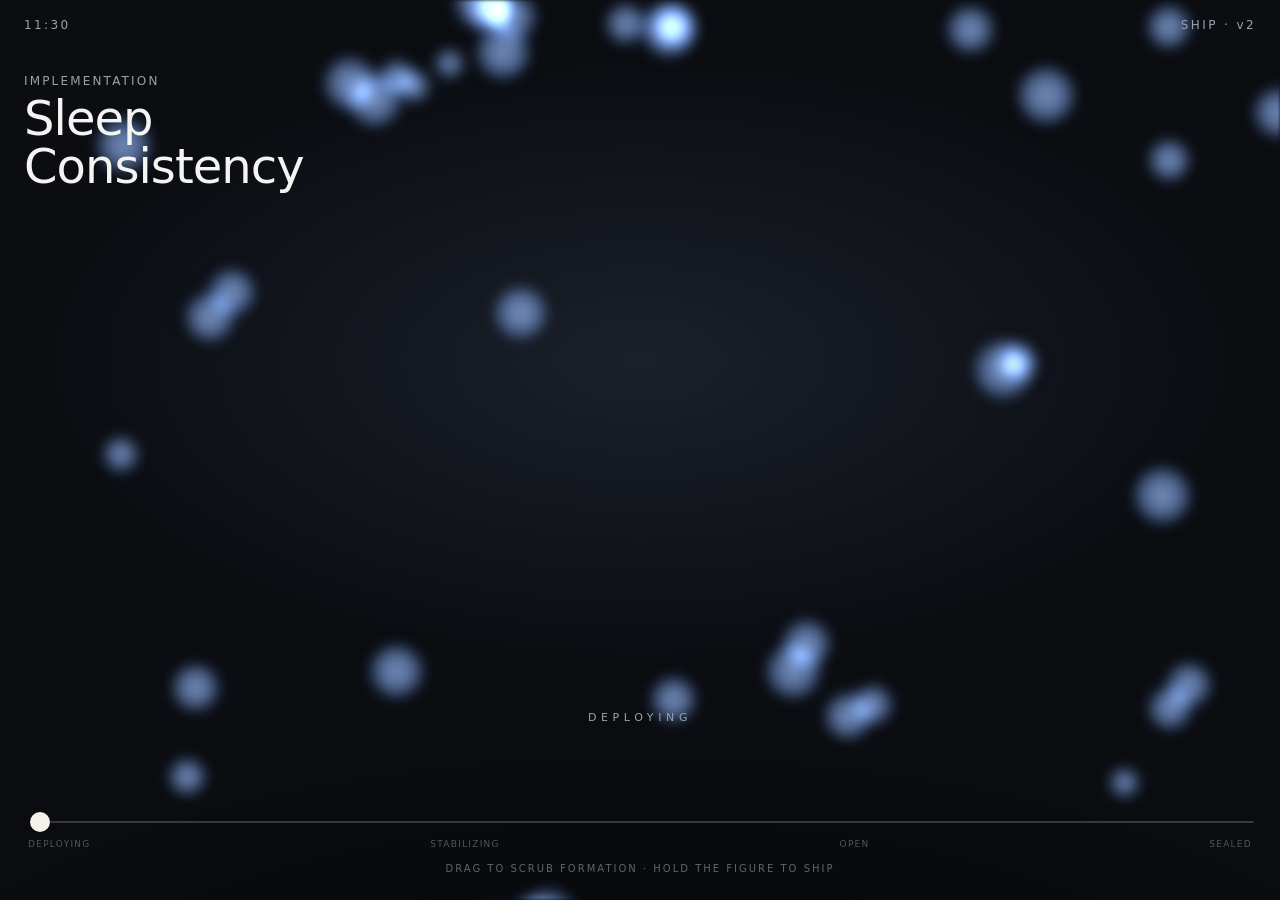
==== concept/monolith-fluid.html @ 52c1be3c "Fluid Monolith: human figure, more liquid, less blur Retarget the fluid to condense into a parametri" ====
<!DOCTYPE html>
<html lang="en">
<head>
<meta charset="UTF-8" />
<meta name="viewport" content="width=device-width, initial-scale=1.0, maximum-scale=1.0, user-scalable=no, viewport-fit=cover" />
<meta name="theme-color" content="#0B0D11" />
<meta name="apple-mobile-web-app-capable" content="yes" />
<title>Monolith — Liquid Figure</title>
<style>
:root{--bg:#0B0D11;--primary:#F4F4F2;--secondary:#9AA1AC;--accent:#F5F0E8;
  --font:-apple-system,"SF Pro Display","Inter","Helvetica Neue",system-ui,sans-serif;}
*{box-sizing:border-box;-webkit-tap-highlight-color:transparent;}
html,body{margin:0;height:100%;background:var(--bg);color:var(--primary);font-family:var(--font);
  -webkit-font-smoothing:antialiased;-webkit-text-size-adjust:100%;touch-action:none;overscroll-behavior:none;}
body::before{content:"";position:fixed;inset:0;z-index:0;pointer-events:none;
  background:radial-gradient(70% 50% at 50% 40%,rgba(110,135,175,.16),transparent 70%),
             radial-gradient(120% 70% at 50% 120%,rgba(0,0,0,.5),transparent 60%);}
.top{position:fixed;z-index:4;top:0;left:0;right:0;display:flex;justify-content:space-between;
  padding:max(18px,env(safe-area-inset-top)) 24px 0;font-size:12px;letter-spacing:.2em;color:var(--secondary);}
.title{position:fixed;left:24px;top:max(74px,calc(env(safe-area-inset-top) + 56px));z-index:4;}
.title .k{font-size:12px;letter-spacing:.18em;color:var(--secondary);text-transform:uppercase;}
.title .h{font-weight:300;font-size:clamp(34px,9vw,48px);letter-spacing:-.02em;line-height:1;margin-top:6px;}
#fluid{position:fixed;inset:0;z-index:1;width:100%;height:100%;display:block;}
.statelabel{position:fixed;left:0;right:0;bottom:176px;z-index:4;text-align:center;
  font-size:11px;letter-spacing:.42em;text-transform:uppercase;color:var(--secondary);transition:color .3s;}
.statelabel.sealed{color:var(--accent);}
.panel{position:fixed;left:0;right:0;bottom:0;z-index:4;
  padding:0 28px max(26px,env(safe-area-inset-bottom));display:flex;flex-direction:column;gap:14px;}
.slider{-webkit-appearance:none;appearance:none;width:100%;height:2px;border-radius:2px;background:rgba(154,161,172,.3);outline:none;}
.slider::-webkit-slider-thumb{-webkit-appearance:none;width:20px;height:20px;border-radius:50%;background:var(--accent);box-shadow:0 0 0 1px rgba(0,0,0,.3);}
.scaleline{display:flex;justify-content:space-between;font-size:9px;letter-spacing:.14em;text-transform:uppercase;color:rgba(154,161,172,.5);}
.hint{font-size:10px;letter-spacing:.2em;text-transform:uppercase;color:rgba(154,161,172,.6);text-align:center;}
.seal-flash{position:fixed;inset:0;background:var(--accent);z-index:9;opacity:0;pointer-events:none;transition:opacity .12s;mix-blend-mode:overlay;}
</style>
</head>
<body>
<div class="seal-flash" id="flash"></div>
<canvas id="fluid"></canvas>
<div class="top"><span>11:30</span><span>SHIP · v2</span></div>
<div class="title"><div class="k">Implementation</div><div class="h">Sleep<br>Consistency</div></div>
<div class="statelabel" id="state">DEPLOYING</div>
<div class="panel">
  <input class="slider" id="slider" type="range" min="0" max="1000" value="0">
  <div class="scaleline"><span>Deploying</span><span>Stabilizing</span><span>Open</span><span>Sealed</span></div>
  <div class="hint">drag to scrub formation · hold the figure to ship</div>
</div>

<script>
const TAU=Math.PI*2, rnd=(a,b)=>a+Math.random()*(b-a),
      lerp=(a,b,k)=>a+(b-a)*k, clamp=(v,a,b)=>Math.max(a,Math.min(b,v));

const disp=document.getElementById('fluid'), D=disp.getContext('2d');
const flash=document.getElementById('flash'), stateEl=document.getElementById('state'),
      slider=document.getElementById('slider');

let CW,CH,cx,cy,dpr,buf,B,bW,bH,blobs=[],S=0.5,glowY=0;

// pick a point inside a capsule (segment A-B with radius r)
function ptInCapsule(ax,ay,bx,by,r){
  const tt=Math.random(), x=lerp(ax,bx,tt), y=lerp(ay,by,tt),
        a=rnd(0,TAU), rr=Math.sqrt(Math.random())*r;
  return {x:x+Math.cos(a)*rr, y:y+Math.sin(a)*rr};
}

function setup(){
  dpr=Math.min(2,window.devicePixelRatio||1);
  CW=window.innerWidth; CH=window.innerHeight;
  disp.width=CW*dpr; disp.height=CH*dpr; D.setTransform(dpr,0,0,dpr,0,0);
  buf=document.createElement('canvas'); bW=Math.round(CW*S); bH=Math.round(CH*S);
  buf.width=bW; buf.height=bH; B=buf.getContext('2d');

  // ── parametric human figure (display coords) ──
  const FH=CH*0.56; cx=CW*0.5; cy=CH*0.44;
  const headY=cy-FH*0.5, feetY=cy+FH*0.5, rHead=FH*0.085,
        shY=headY+rHead*1.7, hipY=shY+FH*0.30, shH=FH*0.17;
  glowY=cy;
  const parts=[ // ax,ay,bx,by,radius,count
    [cx,headY, cx,headY, rHead,           8],
    [cx-shH,shY, cx+shH,shY, FH*0.055,    10],   // shoulders
    [cx,shY, cx,hipY, FH*0.125,           22],   // torso
    [cx-shH*0.95,shY, cx-shH*1.05,hipY+FH*0.05, FH*0.04, 8],  // left arm
    [cx+shH*0.95,shY, cx+shH*1.05,hipY+FH*0.05, FH*0.04, 8],  // right arm
    [cx-FH*0.05,hipY, cx-FH*0.055,feetY, FH*0.05, 10],        // left leg
    [cx+FH*0.05,hipY, cx+FH*0.055,feetY, FH*0.05, 10],        // right leg
  ];
  blobs=[];
  for(const [ax,ay,bx,by,r,n] of parts){
    for(let i=0;i<n;i++){
      const t=ptInCapsule(ax,ay,bx,by,r);
      const a=rnd(0,TAU), rad=rnd(CW*0.2,CW*0.75);
      blobs.push({
        tx:t.x*S, ty:t.y*S,
        x:(cx+Math.cos(a)*rad)*S, y:(cy+Math.sin(a)*rad)*S,
        vx:0,vy:0, r:rnd(9,16)*(r>FH*0.1?1.25:1), ph:rnd(0,TAU), sp:rnd(.6,1.3)
      });
    }
  }
}
addEventListener('resize',setup);

function drawFluid(t,time){
  const turb=lerp(1.05,0.03,t), attr=lerp(0.0009,0.085,t), damp=0.86;
  B.clearRect(0,0,bW,bH);
  B.globalCompositeOperation='lighter';
  B.filter=`blur(${lerp(3,1,t)}px)`;                 // far less blur than before
  const r0=Math.round(lerp(150,247,t)), g0=Math.round(lerp(172,241,t)), b0=Math.round(lerp(210,233,t));
  for(const p of blobs){
    const nx=Math.sin(p.y*0.05+time*0.0006*p.sp)+Math.cos(p.x*0.04-time*0.0005);
    const ny=Math.cos(p.x*0.05-time*0.0006*p.sp)+Math.sin(p.y*0.04+time*0.0005);
    let fx=nx*turb, fy=ny*turb-0.03*turb;
    fx+=(p.tx-p.x)*attr; fy+=(p.ty-p.y)*attr;
    p.vx=(p.vx+fx)*damp; p.vy=(p.vy+fy)*damp;
    p.x+=p.vx; p.y+=p.vy;
    const rr=p.r*(1+0.08*Math.sin(time*0.001*p.sp+p.ph))*(1-0.12*t);
    const g=B.createRadialGradient(p.x,p.y,0,p.x,p.y,rr);
    // tighter, harder-edged gradient => liquid (mercury) instead of smoke
    g.addColorStop(0,`rgba(${r0},${g0},${b0},${0.78})`);
    g.addColorStop(.72,`rgba(${r0-26},${g0-22},${b0-12},${0.5})`);
    g.addColorStop(1,'rgba(0,0,0,0)');
    B.fillStyle=g; B.beginPath(); B.arc(p.x,p.y,rr,0,TAU); B.fill();
  }
  B.filter='none'; B.globalCompositeOperation='source-over';

  D.clearRect(0,0,CW,CH);
  // soft glow behind the figure as it coheres -> permanence
  if(t>0.5){const a=(t-0.5)/0.5, gg=D.createRadialGradient(cx,glowY,8,cx,glowY,CH*0.34);
    gg.addColorStop(0,`rgba(245,240,232,${0.10*a})`); gg.addColorStop(1,'transparent');
    D.fillStyle=gg; D.fillRect(0,0,CW,CH);}
  // contrast pass turns the additive field into connected liquid with crisp edges
  D.imageSmoothingEnabled=true;
  D.filter=`blur(${lerp(1.6,0.4,t)}px) contrast(${lerp(1.5,2.2,t)})`;
  if(t>0.85){ D.save(); D.shadowColor='rgba(245,240,232,'+(t-0.85)/0.15*0.6+')'; D.shadowBlur=26*((t-0.85)/0.15); }
  D.drawImage(buf,0,0,CW,CH);
  if(t>0.85) D.restore();
  D.filter='none';
}

/* radial hold-dial echoing the reference control */
function drawDial(k){
  if(k<=0) return;
  const ax=cx, ay=CH*0.44+CH*0.30, R=44, A0=Math.PI*0.75, A1=Math.PI*2.25;
  for(let i=0;i<=28;i++){const a=lerp(A0,A1,i/28), on=i/28<=k,
    r1=R+(i%7===0?9:5), x1=ax+Math.cos(a)*R, y1=ay+Math.sin(a)*R,
    x2=ax+Math.cos(a)*r1, y2=ay+Math.sin(a)*r1;
    D.strokeStyle=on?'rgba(245,240,232,.85)':'rgba(154,161,172,.28)'; D.lineWidth=1.4;
    D.beginPath();D.moveTo(x1,y1);D.lineTo(x2,y2);D.stroke();}
  const ka=lerp(A0,A1,k), kx=ax+Math.cos(ka)*R, ky=ay+Math.sin(ka)*R;
  D.fillStyle='#fff';D.beginPath();D.arc(kx,ky,7,0,TAU);D.fill();
}

let t=0, baseT=0, holding=false, holdStart=0, sealed=false, holdK=0;
const HOLD=1600;
const stateName=v=>v>=.999?'SEALED · v1.5.0':v>=.7?'GATE OPEN':v>=.34?'STABILIZING':'DEPLOYING';
const vibe=p=>{try{navigator.vibrate&&navigator.vibrate(p);}catch(e){}};
let actx=null;
function sealSound(){try{actx=actx||new(window.AudioContext||window.webkitAudioContext)();
  const tt=actx.currentTime,o=actx.createOscillator(),g=actx.createGain();o.type='sine';
  o.frequency.setValueAtTime(150,tt);o.frequency.exponentialRampToValueAtTime(40,tt+.24);
  g.gain.setValueAtTime(.0001,tt);g.gain.exponentialRampToValueAtTime(.45,tt+.012);
  g.gain.exponentialRampToValueAtTime(.0001,tt+.55);o.connect(g).connect(actx.destination);
  o.start(tt);o.stop(tt+.6);}catch(e){}}

slider.addEventListener('input',()=>{ if(holding) return; baseT=slider.value/1000; t=baseT; });
disp.addEventListener('pointerdown',e=>{e.preventDefault(); if(sealed) return;
  holding=true; baseT=slider.value/1000; holdStart=performance.now(); vibe(8);});
const release=()=>{ holding=false; };
addEventListener('pointerup',release); addEventListener('pointercancel',release);

let lastVibe=0;
function loop(now){
  if(holding){
    const k=clamp((now-holdStart)/HOLD,0,1); holdK=k;
    t=baseT+(1-baseT)*k;
    if(now-lastVibe>110){vibe(4);lastVibe=now;}
    if(k>=1&&!sealed){ sealed=true; holding=false; slider.value=1000;
      vibe([0,70]); sealSound();
      flash.style.opacity=.85; setTimeout(()=>flash.style.opacity=0,150);
      setTimeout(()=>{sealed=false;holdK=0;},2000); }
  }else if(!sealed){ t+=(baseT-t)*0.16; holdK+=(0-holdK)*0.1; }
  drawFluid(t,now);
  drawDial(sealed?1:holdK);
  stateEl.textContent=stateName(t);
  stateEl.classList.toggle('sealed',t>=.999);
  requestAnimationFrame(loop);
}
setup(); requestAnimationFrame(loop);
</script>
</body>
</html>
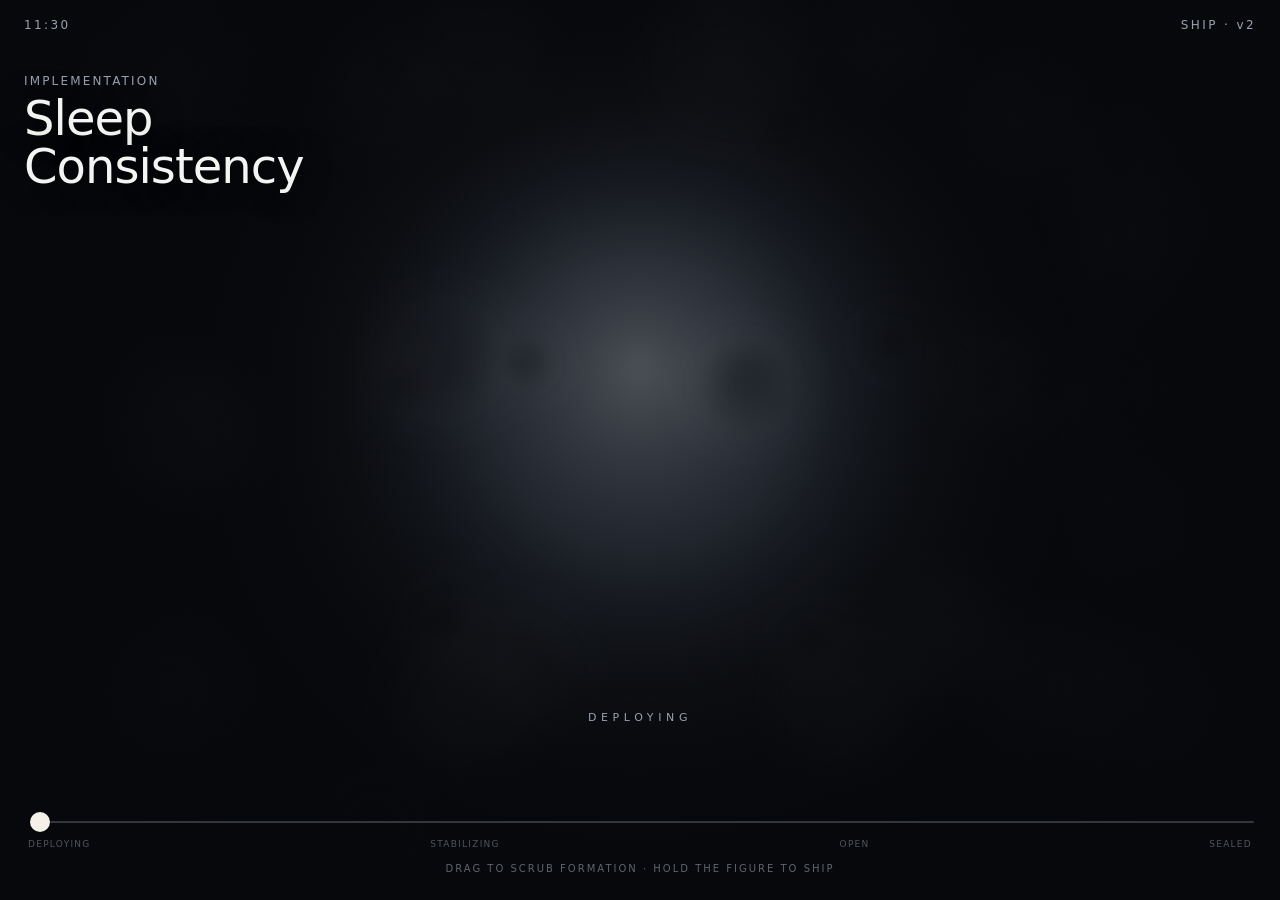
==== commit a096a31f: "Fluid Monolith: backlit silhouette look Rebuild as a backlit figure: a glowing light pool with a dar" ====
--- a/concept/monolith-fluid.html
+++ b/concept/monolith-fluid.html
@@ -5,21 +5,19 @@
 <meta name="viewport" content="width=device-width, initial-scale=1.0, maximum-scale=1.0, user-scalable=no, viewport-fit=cover" />
 <meta name="theme-color" content="#0B0D11" />
 <meta name="apple-mobile-web-app-capable" content="yes" />
-<title>Monolith — Liquid Figure</title>
+<title>Monolith — Backlit Figure</title>
 <style>
 :root{--bg:#0B0D11;--primary:#F4F4F2;--secondary:#9AA1AC;--accent:#F5F0E8;
   --font:-apple-system,"SF Pro Display","Inter","Helvetica Neue",system-ui,sans-serif;}
 *{box-sizing:border-box;-webkit-tap-highlight-color:transparent;}
 html,body{margin:0;height:100%;background:var(--bg);color:var(--primary);font-family:var(--font);
   -webkit-font-smoothing:antialiased;-webkit-text-size-adjust:100%;touch-action:none;overscroll-behavior:none;}
-body::before{content:"";position:fixed;inset:0;z-index:0;pointer-events:none;
-  background:radial-gradient(70% 50% at 50% 40%,rgba(110,135,175,.16),transparent 70%),
-             radial-gradient(120% 70% at 50% 120%,rgba(0,0,0,.5),transparent 60%);}
 .top{position:fixed;z-index:4;top:0;left:0;right:0;display:flex;justify-content:space-between;
   padding:max(18px,env(safe-area-inset-top)) 24px 0;font-size:12px;letter-spacing:.2em;color:var(--secondary);}
 .title{position:fixed;left:24px;top:max(74px,calc(env(safe-area-inset-top) + 56px));z-index:4;}
 .title .k{font-size:12px;letter-spacing:.18em;color:var(--secondary);text-transform:uppercase;}
-.title .h{font-weight:300;font-size:clamp(34px,9vw,48px);letter-spacing:-.02em;line-height:1;margin-top:6px;}
+.title .h{font-weight:300;font-size:clamp(34px,9vw,48px);letter-spacing:-.02em;line-height:1;margin-top:6px;
+  text-shadow:0 1px 30px rgba(0,0,0,.6);}
 #fluid{position:fixed;inset:0;z-index:1;width:100%;height:100%;display:block;}
 .statelabel{position:fixed;left:0;right:0;bottom:176px;z-index:4;text-align:center;
   font-size:11px;letter-spacing:.42em;text-transform:uppercase;color:var(--secondary);transition:color .3s;}
@@ -53,92 +51,112 @@
 const flash=document.getElementById('flash'), stateEl=document.getElementById('state'),
       slider=document.getElementById('slider');
 
-let CW,CH,cx,cy,dpr,buf,B,bW,bH,blobs=[],S=0.5,glowY=0;
-
-// pick a point inside a capsule (segment A-B with radius r)
+let CW,CH,cx,cy,dpr,buf,B,fg,FG,bW,bH,blobs=[],S=0.5;
+
 function ptInCapsule(ax,ay,bx,by,r){
   const tt=Math.random(), x=lerp(ax,bx,tt), y=lerp(ay,by,tt),
         a=rnd(0,TAU), rr=Math.sqrt(Math.random())*r;
   return {x:x+Math.cos(a)*rr, y:y+Math.sin(a)*rr};
 }
-
 function setup(){
   dpr=Math.min(2,window.devicePixelRatio||1);
   CW=window.innerWidth; CH=window.innerHeight;
   disp.width=CW*dpr; disp.height=CH*dpr; D.setTransform(dpr,0,0,dpr,0,0);
-  buf=document.createElement('canvas'); bW=Math.round(CW*S); bH=Math.round(CH*S);
-  buf.width=bW; buf.height=bH; B=buf.getContext('2d');
+  bW=Math.round(CW*S); bH=Math.round(CH*S);
+  buf=document.createElement('canvas'); buf.width=bW; buf.height=bH; B=buf.getContext('2d');
+  fg=document.createElement('canvas'); fg.width=bW; fg.height=bH; FG=fg.getContext('2d');
 
   // ── parametric human figure (display coords) ──
-  const FH=CH*0.56; cx=CW*0.5; cy=CH*0.44;
-  const headY=cy-FH*0.5, feetY=cy+FH*0.5, rHead=FH*0.085,
-        shY=headY+rHead*1.7, hipY=shY+FH*0.30, shH=FH*0.17;
-  glowY=cy;
+  const FH=CH*0.58; cx=CW*0.5; cy=CH*0.45;
+  const headY=cy-FH*0.5, feetY=cy+FH*0.5, rHead=FH*0.082,
+        shY=headY+rHead*1.7, hipY=shY+FH*0.30, shH=FH*0.165;
   const parts=[ // ax,ay,bx,by,radius,count
-    [cx,headY, cx,headY, rHead,           8],
-    [cx-shH,shY, cx+shH,shY, FH*0.055,    10],   // shoulders
-    [cx,shY, cx,hipY, FH*0.125,           22],   // torso
-    [cx-shH*0.95,shY, cx-shH*1.05,hipY+FH*0.05, FH*0.04, 8],  // left arm
-    [cx+shH*0.95,shY, cx+shH*1.05,hipY+FH*0.05, FH*0.04, 8],  // right arm
-    [cx-FH*0.05,hipY, cx-FH*0.055,feetY, FH*0.05, 10],        // left leg
-    [cx+FH*0.05,hipY, cx+FH*0.055,feetY, FH*0.05, 10],        // right leg
+    [cx,headY, cx,headY, rHead,           9],
+    [cx-shH,shY, cx+shH,shY, FH*0.05,    12],   // shoulders
+    [cx,shY+FH*0.01, cx,hipY, FH*0.125,  30],   // torso
+    [cx-shH*0.92,shY, cx-shH*1.02,hipY+FH*0.04, FH*0.038, 11],  // left arm
+    [cx+shH*0.92,shY, cx+shH*1.02,hipY+FH*0.04, FH*0.038, 11],  // right arm
+    [cx-FH*0.05,hipY, cx-FH*0.058,feetY, FH*0.05, 14],          // left leg
+    [cx+FH*0.05,hipY, cx+FH*0.058,feetY, FH*0.05, 14],          // right leg
   ];
   blobs=[];
   for(const [ax,ay,bx,by,r,n] of parts){
     for(let i=0;i<n;i++){
-      const t=ptInCapsule(ax,ay,bx,by,r);
-      const a=rnd(0,TAU), rad=rnd(CW*0.2,CW*0.75);
-      blobs.push({
-        tx:t.x*S, ty:t.y*S,
+      const tg=ptInCapsule(ax,ay,bx,by,r);
+      const a=rnd(0,TAU), rad=rnd(CW*0.2,CW*0.7);
+      blobs.push({tx:tg.x*S, ty:tg.y*S,
         x:(cx+Math.cos(a)*rad)*S, y:(cy+Math.sin(a)*rad)*S,
-        vx:0,vy:0, r:rnd(9,16)*(r>FH*0.1?1.25:1), ph:rnd(0,TAU), sp:rnd(.6,1.3)
-      });
+        vx:0,vy:0, r:rnd(0.62,0.95)*r*S, ph:rnd(0,TAU), sp:rnd(.6,1.2)});
     }
   }
 }
 addEventListener('resize',setup);
 
 function drawFluid(t,time){
-  const turb=lerp(1.05,0.03,t), attr=lerp(0.0009,0.085,t), damp=0.86;
+  const turb=lerp(0.8,0.02,t), attr=lerp(0.001,0.085,t), damp=0.85;
+
+  // 1) figure mask (white) into low-res buffer
   B.clearRect(0,0,bW,bH);
-  B.globalCompositeOperation='lighter';
-  B.filter=`blur(${lerp(3,1,t)}px)`;                 // far less blur than before
-  const r0=Math.round(lerp(150,247,t)), g0=Math.round(lerp(172,241,t)), b0=Math.round(lerp(210,233,t));
+  B.globalCompositeOperation='source-over';
+  B.filter=`blur(${lerp(3.4,1.8,t)}px)`;
   for(const p of blobs){
-    const nx=Math.sin(p.y*0.05+time*0.0006*p.sp)+Math.cos(p.x*0.04-time*0.0005);
-    const ny=Math.cos(p.x*0.05-time*0.0006*p.sp)+Math.sin(p.y*0.04+time*0.0005);
-    let fx=nx*turb, fy=ny*turb-0.03*turb;
+    const nx=Math.sin(p.y*0.05+time*0.0005*p.sp)+Math.cos(p.x*0.04-time*0.0004);
+    const ny=Math.cos(p.x*0.05-time*0.0005*p.sp)+Math.sin(p.y*0.04+time*0.0004);
+    let fx=nx*turb, fy=ny*turb-0.02*turb;
     fx+=(p.tx-p.x)*attr; fy+=(p.ty-p.y)*attr;
-    p.vx=(p.vx+fx)*damp; p.vy=(p.vy+fy)*damp;
-    p.x+=p.vx; p.y+=p.vy;
-    const rr=p.r*(1+0.08*Math.sin(time*0.001*p.sp+p.ph))*(1-0.12*t);
+    p.vx=(p.vx+fx)*damp; p.vy=(p.vy+fy)*damp; p.x+=p.vx; p.y+=p.vy;
+    const rr=p.r*(1+0.06*Math.sin(time*0.001*p.sp+p.ph));
     const g=B.createRadialGradient(p.x,p.y,0,p.x,p.y,rr);
-    // tighter, harder-edged gradient => liquid (mercury) instead of smoke
-    g.addColorStop(0,`rgba(${r0},${g0},${b0},${0.78})`);
-    g.addColorStop(.72,`rgba(${r0-26},${g0-22},${b0-12},${0.5})`);
-    g.addColorStop(1,'rgba(0,0,0,0)');
+    g.addColorStop(0,'rgba(255,255,255,0.95)');
+    g.addColorStop(.7,'rgba(255,255,255,0.55)');
+    g.addColorStop(1,'rgba(255,255,255,0)');
     B.fillStyle=g; B.beginPath(); B.arc(p.x,p.y,rr,0,TAU); B.fill();
   }
-  B.filter='none'; B.globalCompositeOperation='source-over';
-
+  B.filter='none';
+  // 2) dark figure = mask stencilled with near-black
+  FG.clearRect(0,0,bW,bH); FG.globalCompositeOperation='source-over';
+  FG.drawImage(buf,0,0);
+  FG.globalCompositeOperation='source-in';
+  FG.fillStyle='#05060a'; FG.fillRect(0,0,bW,bH);
+  FG.globalCompositeOperation='source-over';
+
+  // 3) compose display: bg -> light pool -> bright halo -> dark figure -> vignette
   D.clearRect(0,0,CW,CH);
-  // soft glow behind the figure as it coheres -> permanence
-  if(t>0.5){const a=(t-0.5)/0.5, gg=D.createRadialGradient(cx,glowY,8,cx,glowY,CH*0.34);
-    gg.addColorStop(0,`rgba(245,240,232,${0.10*a})`); gg.addColorStop(1,'transparent');
-    D.fillStyle=gg; D.fillRect(0,0,CW,CH);}
-  // contrast pass turns the additive field into connected liquid with crisp edges
-  D.imageSmoothingEnabled=true;
-  D.filter=`blur(${lerp(1.6,0.4,t)}px) contrast(${lerp(1.5,2.2,t)})`;
-  if(t>0.85){ D.save(); D.shadowColor='rgba(245,240,232,'+(t-0.85)/0.15*0.6+')'; D.shadowBlur=26*((t-0.85)/0.15); }
+  D.fillStyle='#0B0D11'; D.fillRect(0,0,CW,CH);
+
+  // light pool (the backlight) — brightens as the figure coheres
+  const pool=D.createRadialGradient(cx,cy-CH*0.04,8,cx,cy,CH*0.46);
+  const lp=lerp(0.30,0.85,t);
+  pool.addColorStop(0,`rgba(214,224,238,${lp})`);
+  pool.addColorStop(.4,`rgba(150,168,198,${lp*0.5})`);
+  pool.addColorStop(1,'transparent');
+  D.fillStyle=pool; D.fillRect(0,0,CW,CH);
+
+  // halo / rim — the figure mask, white, heavily blurred, added behind
+  D.save();
+  D.globalCompositeOperation='lighter';
+  D.filter=`blur(${lerp(26,13,t)}px)`;
+  D.globalAlpha=lerp(0.10,0.6,t);
   D.drawImage(buf,0,0,CW,CH);
-  if(t>0.85) D.restore();
-  D.filter='none';
+  D.restore();
+
+  // dark soft-edged figure over the light -> backlit silhouette
+  D.save();
+  D.filter=`blur(${lerp(9,4,t)}px)`;
+  D.globalAlpha=lerp(0.45,0.98,t);
+  D.drawImage(fg,0,0,CW,CH);
+  D.restore();
+
+  // vignette to focus the light pool and darken the surroundings
+  const vg=D.createRadialGradient(cx,cy,CH*0.16,cx,cy,CH*0.72);
+  vg.addColorStop(0,'transparent'); vg.addColorStop(1,'rgba(7,8,12,0.92)');
+  D.fillStyle=vg; D.fillRect(0,0,CW,CH);
 }
 
 /* radial hold-dial echoing the reference control */
 function drawDial(k){
   if(k<=0) return;
-  const ax=cx, ay=CH*0.44+CH*0.30, R=44, A0=Math.PI*0.75, A1=Math.PI*2.25;
+  const ax=cx, ay=CH*0.45+CH*0.31, R=44, A0=Math.PI*0.75, A1=Math.PI*2.25;
   for(let i=0;i<=28;i++){const a=lerp(A0,A1,i/28), on=i/28<=k,
     r1=R+(i%7===0?9:5), x1=ax+Math.cos(a)*R, y1=ay+Math.sin(a)*R,
     x2=ax+Math.cos(a)*r1, y2=ay+Math.sin(a)*r1;
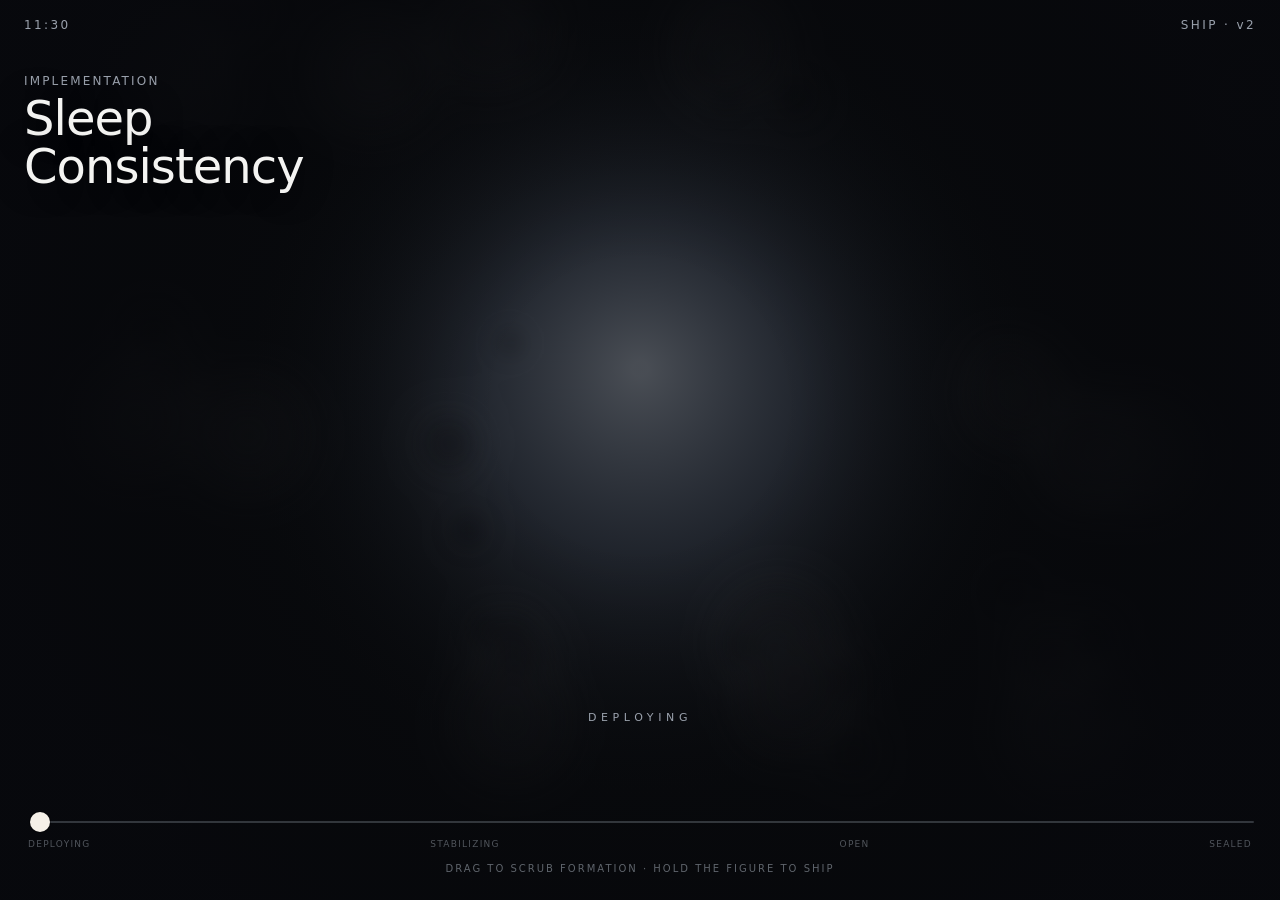
==== commit 9457ad4d: "Fluid Monolith: morph between human and abstract mass Give each blob a human target and an abstract-" ====
--- a/concept/monolith-fluid.html
+++ b/concept/monolith-fluid.html
@@ -79,12 +79,17 @@
     [cx-FH*0.05,hipY, cx-FH*0.058,feetY, FH*0.05, 14],          // left leg
     [cx+FH*0.05,hipY, cx+FH*0.058,feetY, FH*0.05, 14],          // right leg
   ];
+  // abstract organic mass (Synvy-like) — the other end of the morph
+  const ab=[[cx,cy-FH*0.08,FH*0.20],[cx+FH*0.11,cy+FH*0.06,FH*0.17],[cx-FH*0.10,cy+FH*0.16,FH*0.15]];
+  const ptAbstract=()=>{const c=ab[Math.floor(Math.random()*ab.length)],
+    a=rnd(0,TAU), r=Math.sqrt(Math.random())*c[2];
+    return {x:c[0]+Math.cos(a)*r, y:c[1]+Math.sin(a)*r};};
   blobs=[];
   for(const [ax,ay,bx,by,r,n] of parts){
     for(let i=0;i<n;i++){
-      const tg=ptInCapsule(ax,ay,bx,by,r);
+      const tg=ptInCapsule(ax,ay,bx,by,r), ta=ptAbstract();
       const a=rnd(0,TAU), rad=rnd(CW*0.2,CW*0.7);
-      blobs.push({tx:tg.x*S, ty:tg.y*S,
+      blobs.push({tHx:tg.x*S, tHy:tg.y*S, tAx:ta.x*S, tAy:ta.y*S,
         x:(cx+Math.cos(a)*rad)*S, y:(cy+Math.sin(a)*rad)*S,
         vx:0,vy:0, r:rnd(0.62,0.95)*r*S, ph:rnd(0,TAU), sp:rnd(.6,1.2)});
     }
@@ -94,16 +99,24 @@
 
 function drawFluid(t,time){
   const turb=lerp(0.8,0.02,t), attr=lerp(0.001,0.085,t), damp=0.85;
+  // morph: 0 = human silhouette, 1 = abstract swirling mass. Leans abstract as
+  // it integrates, and breathes continuously so it never locks into a person.
+  const mm=clamp(0.34+0.40*t+0.22*Math.sin(time*0.00035),0,1);
+  const ang=time*0.00012, ca=Math.cos(ang), sa=Math.sin(ang), CXS=cx*S, CYS=cy*S;
 
   // 1) figure mask (white) into low-res buffer
   B.clearRect(0,0,bW,bH);
   B.globalCompositeOperation='source-over';
   B.filter=`blur(${lerp(3.4,1.8,t)}px)`;
   for(const p of blobs){
+    // morphed target: human <-> slowly-swirling abstract mass
+    const dax=p.tAx-CXS, day=p.tAy-CYS,
+          rax=CXS+dax*ca-day*sa, ray=CYS+dax*sa+day*ca,
+          mtx=lerp(p.tHx,rax,mm), mty=lerp(p.tHy,ray,mm);
     const nx=Math.sin(p.y*0.05+time*0.0005*p.sp)+Math.cos(p.x*0.04-time*0.0004);
     const ny=Math.cos(p.x*0.05-time*0.0005*p.sp)+Math.sin(p.y*0.04+time*0.0004);
     let fx=nx*turb, fy=ny*turb-0.02*turb;
-    fx+=(p.tx-p.x)*attr; fy+=(p.ty-p.y)*attr;
+    fx+=(mtx-p.x)*attr; fy+=(mty-p.y)*attr;
     p.vx=(p.vx+fx)*damp; p.vy=(p.vy+fy)*damp; p.x+=p.vx; p.y+=p.vy;
     const rr=p.r*(1+0.06*Math.sin(time*0.001*p.sp+p.ph));
     const g=B.createRadialGradient(p.x,p.y,0,p.x,p.y,rr);
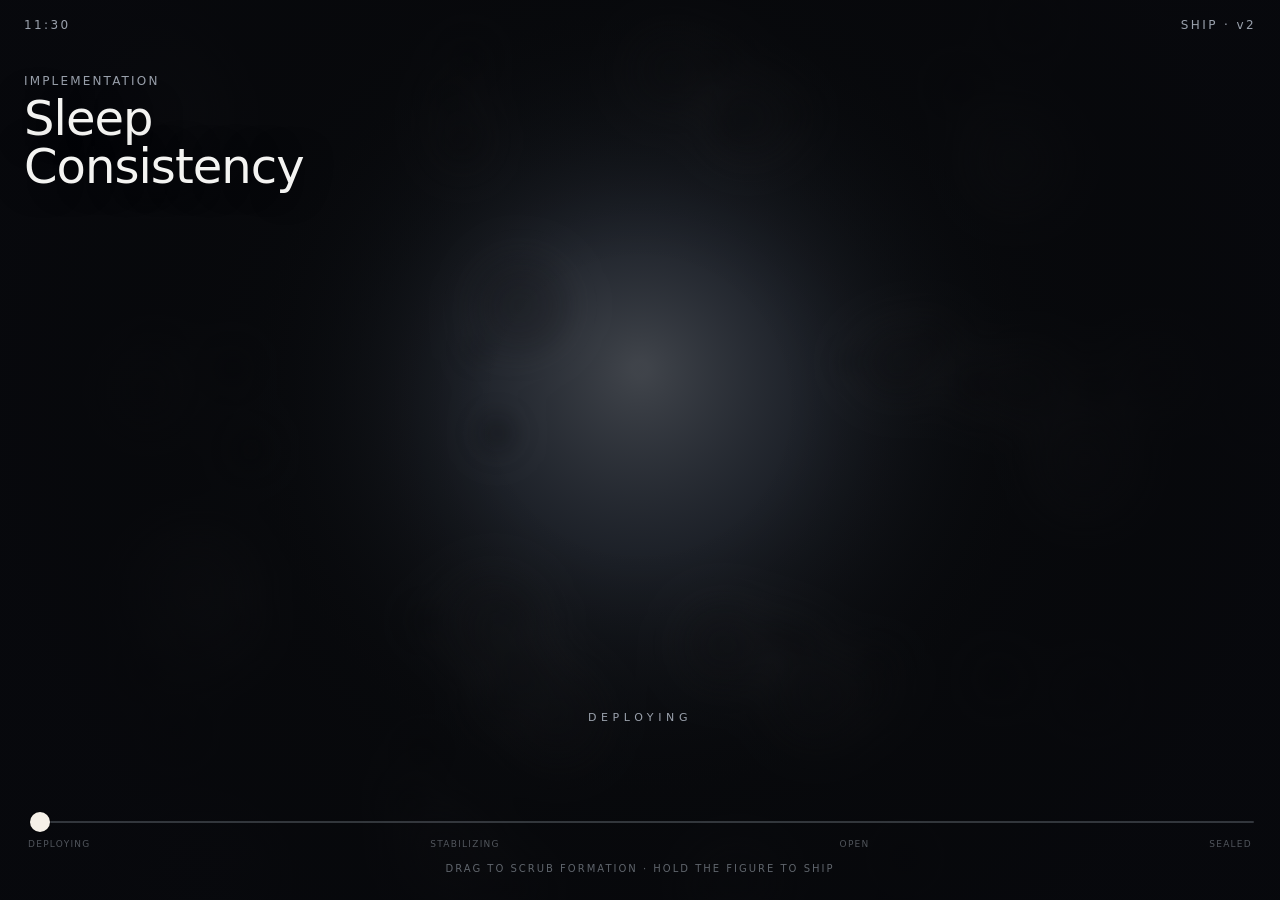
==== commit 4d7f61fa: "Fluid Monolith: breathing morph that resolves into form Tie morph, mask radius, light pool and rim h" ====
--- a/concept/monolith-fluid.html
+++ b/concept/monolith-fluid.html
@@ -98,11 +98,12 @@
 addEventListener('resize',setup);
 
 function drawFluid(t,time){
-  const turb=lerp(0.8,0.02,t), attr=lerp(0.001,0.085,t), damp=0.85;
-  // morph: 0 = human silhouette, 1 = abstract swirling mass. Leans abstract as
-  // it integrates, and breathes continuously so it never locks into a person.
-  const mm=clamp(0.34+0.40*t+0.22*Math.sin(time*0.00035),0,1);
-  const ang=time*0.00012, ca=Math.cos(ang), sa=Math.sin(ang), CXS=cx*S, CYS=cy*S;
+  const turb=lerp(0.5,0.02,t), attr=lerp(0.0016,0.09,t), damp=0.87;
+  // one slow breath (~10s) drives everything. Exhale -> it resolves into the
+  // clear silhouette; inhale -> it softens toward abstraction. Never formless.
+  const b=0.5+0.5*Math.sin(time*0.00063);
+  const mm=clamp(0.40*b,0,1);
+  const ang=time*0.00006, ca=Math.cos(ang), sa=Math.sin(ang), CXS=cx*S, CYS=cy*S;
 
   // 1) figure mask (white) into low-res buffer
   B.clearRect(0,0,bW,bH);
@@ -118,7 +119,7 @@
     let fx=nx*turb, fy=ny*turb-0.02*turb;
     fx+=(mtx-p.x)*attr; fy+=(mty-p.y)*attr;
     p.vx=(p.vx+fx)*damp; p.vy=(p.vy+fy)*damp; p.x+=p.vx; p.y+=p.vy;
-    const rr=p.r*(1+0.06*Math.sin(time*0.001*p.sp+p.ph));
+    const rr=p.r*(1+0.06*Math.sin(time*0.001*p.sp+p.ph))*(0.94+0.12*b);
     const g=B.createRadialGradient(p.x,p.y,0,p.x,p.y,rr);
     g.addColorStop(0,'rgba(255,255,255,0.95)');
     g.addColorStop(.7,'rgba(255,255,255,0.55)');
@@ -139,7 +140,7 @@
 
   // light pool (the backlight) — brightens as the figure coheres
   const pool=D.createRadialGradient(cx,cy-CH*0.04,8,cx,cy,CH*0.46);
-  const lp=lerp(0.30,0.85,t);
+  const lp=lerp(0.30,0.85,t)*(0.80+0.36*b);
   pool.addColorStop(0,`rgba(214,224,238,${lp})`);
   pool.addColorStop(.4,`rgba(150,168,198,${lp*0.5})`);
   pool.addColorStop(1,'transparent');
@@ -149,7 +150,7 @@
   D.save();
   D.globalCompositeOperation='lighter';
   D.filter=`blur(${lerp(26,13,t)}px)`;
-  D.globalAlpha=lerp(0.10,0.6,t);
+  D.globalAlpha=lerp(0.10,0.6,t)*(0.78+0.42*b);
   D.drawImage(buf,0,0,CW,CH);
   D.restore();
 
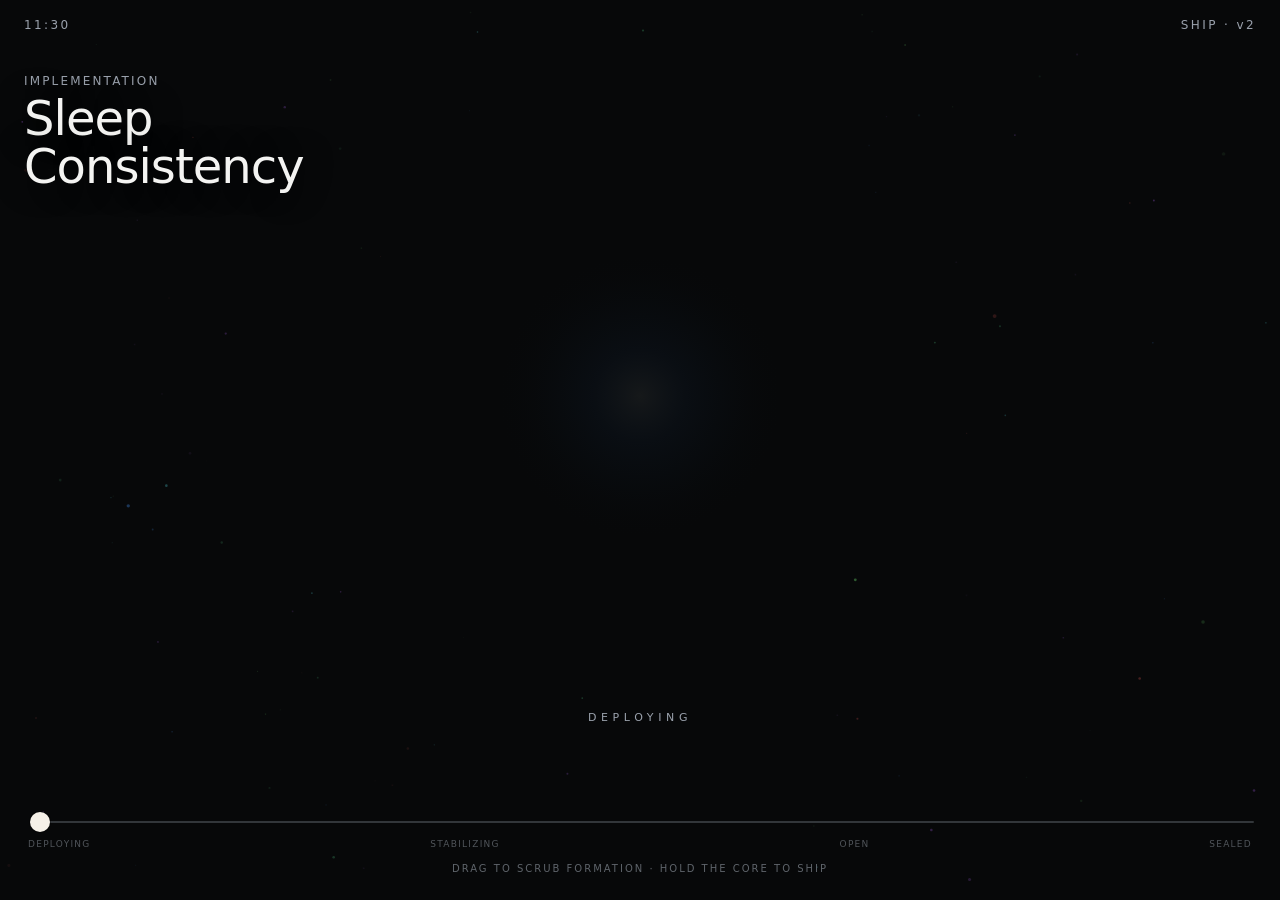
==== commit 4bdf3694: "Energy-core Monolith: jagged colour coalescing into an orb Replace the dark silhouette with a vibran" ====
--- a/concept/monolith-fluid.html
+++ b/concept/monolith-fluid.html
@@ -3,11 +3,11 @@
 <head>
 <meta charset="UTF-8" />
 <meta name="viewport" content="width=device-width, initial-scale=1.0, maximum-scale=1.0, user-scalable=no, viewport-fit=cover" />
-<meta name="theme-color" content="#0B0D11" />
+<meta name="theme-color" content="#070809" />
 <meta name="apple-mobile-web-app-capable" content="yes" />
-<title>Monolith — Backlit Figure</title>
+<title>Monolith — Energy Core</title>
 <style>
-:root{--bg:#0B0D11;--primary:#F4F4F2;--secondary:#9AA1AC;--accent:#F5F0E8;
+:root{--bg:#070809;--primary:#F4F4F2;--secondary:#9AA1AC;--accent:#F5F0E8;
   --font:-apple-system,"SF Pro Display","Inter","Helvetica Neue",system-ui,sans-serif;}
 *{box-sizing:border-box;-webkit-tap-highlight-color:transparent;}
 html,body{margin:0;height:100%;background:var(--bg);color:var(--primary);font-family:var(--font);
@@ -17,7 +17,7 @@
 .title{position:fixed;left:24px;top:max(74px,calc(env(safe-area-inset-top) + 56px));z-index:4;}
 .title .k{font-size:12px;letter-spacing:.18em;color:var(--secondary);text-transform:uppercase;}
 .title .h{font-weight:300;font-size:clamp(34px,9vw,48px);letter-spacing:-.02em;line-height:1;margin-top:6px;
-  text-shadow:0 1px 30px rgba(0,0,0,.6);}
+  text-shadow:0 1px 30px rgba(0,0,0,.7);}
 #fluid{position:fixed;inset:0;z-index:1;width:100%;height:100%;display:block;}
 .statelabel{position:fixed;left:0;right:0;bottom:176px;z-index:4;text-align:center;
   font-size:11px;letter-spacing:.42em;text-transform:uppercase;color:var(--secondary);transition:color .3s;}
@@ -28,7 +28,7 @@
 .slider::-webkit-slider-thumb{-webkit-appearance:none;width:20px;height:20px;border-radius:50%;background:var(--accent);box-shadow:0 0 0 1px rgba(0,0,0,.3);}
 .scaleline{display:flex;justify-content:space-between;font-size:9px;letter-spacing:.14em;text-transform:uppercase;color:rgba(154,161,172,.5);}
 .hint{font-size:10px;letter-spacing:.2em;text-transform:uppercase;color:rgba(154,161,172,.6);text-align:center;}
-.seal-flash{position:fixed;inset:0;background:var(--accent);z-index:9;opacity:0;pointer-events:none;transition:opacity .12s;mix-blend-mode:overlay;}
+.seal-flash{position:fixed;inset:0;background:#bfe9ff;z-index:9;opacity:0;pointer-events:none;transition:opacity .12s;mix-blend-mode:screen;}
 </style>
 </head>
 <body>
@@ -40,143 +40,138 @@
 <div class="panel">
   <input class="slider" id="slider" type="range" min="0" max="1000" value="0">
   <div class="scaleline"><span>Deploying</span><span>Stabilizing</span><span>Open</span><span>Sealed</span></div>
-  <div class="hint">drag to scrub formation · hold the figure to ship</div>
+  <div class="hint">drag to scrub formation · hold the core to ship</div>
 </div>
 
 <script>
 const TAU=Math.PI*2, rnd=(a,b)=>a+Math.random()*(b-a),
-      lerp=(a,b,k)=>a+(b-a)*k, clamp=(v,a,b)=>Math.max(a,Math.min(b,v));
+      lerp=(a,b,k)=>a+(b-a)*k, clamp=(v,a,b)=>Math.max(a,Math.min(b,v)),
+      easeIO=x=>x<.5?4*x*x*x:1-Math.pow(-2*x+2,3)/2;
 
 const disp=document.getElementById('fluid'), D=disp.getContext('2d');
 const flash=document.getElementById('flash'), stateEl=document.getElementById('state'),
       slider=document.getElementById('slider');
 
-let CW,CH,cx,cy,dpr,buf,B,fg,FG,bW,bH,blobs=[],S=0.5;
-
-function ptInCapsule(ax,ay,bx,by,r){
-  const tt=Math.random(), x=lerp(ax,bx,tt), y=lerp(ay,by,tt),
-        a=rnd(0,TAU), rr=Math.sqrt(Math.random())*r;
-  return {x:x+Math.cos(a)*rr, y:y+Math.sin(a)*rr};
+let CW,CH,cx,cy,R,dpr,P=[],arcs=[],cubeV=[],cubeE=[];
+// jagged energy palette: blues, greens, reds (+ cyan/violet accents)
+const PAL=[[64,150,255],[80,225,235],[88,235,150],[255,92,84],[180,96,255],[120,255,120]];
+
+function rot(x,y,z,ax,ay){
+  const cz=Math.cos(ay),sz=Math.sin(ay), x1=x*cz+z*sz, z1=-x*sz+z*cz;
+  const cxx=Math.cos(ax),sxx=Math.sin(ax), y1=y*cxx-z1*sxx, z2=y*sxx+z1*cxx;
+  return [x1,y1,z2];
 }
 function setup(){
   dpr=Math.min(2,window.devicePixelRatio||1);
   CW=window.innerWidth; CH=window.innerHeight;
   disp.width=CW*dpr; disp.height=CH*dpr; D.setTransform(dpr,0,0,dpr,0,0);
-  bW=Math.round(CW*S); bH=Math.round(CH*S);
-  buf=document.createElement('canvas'); buf.width=bW; buf.height=bH; B=buf.getContext('2d');
-  fg=document.createElement('canvas'); fg.width=bW; fg.height=bH; FG=fg.getContext('2d');
-
-  // ── parametric human figure (display coords) ──
-  const FH=CH*0.58; cx=CW*0.5; cy=CH*0.45;
-  const headY=cy-FH*0.5, feetY=cy+FH*0.5, rHead=FH*0.082,
-        shY=headY+rHead*1.7, hipY=shY+FH*0.30, shH=FH*0.165;
-  const parts=[ // ax,ay,bx,by,radius,count
-    [cx,headY, cx,headY, rHead,           9],
-    [cx-shH,shY, cx+shH,shY, FH*0.05,    12],   // shoulders
-    [cx,shY+FH*0.01, cx,hipY, FH*0.125,  30],   // torso
-    [cx-shH*0.92,shY, cx-shH*1.02,hipY+FH*0.04, FH*0.038, 11],  // left arm
-    [cx+shH*0.92,shY, cx+shH*1.02,hipY+FH*0.04, FH*0.038, 11],  // right arm
-    [cx-FH*0.05,hipY, cx-FH*0.058,feetY, FH*0.05, 14],          // left leg
-    [cx+FH*0.05,hipY, cx+FH*0.058,feetY, FH*0.05, 14],          // right leg
-  ];
-  // abstract organic mass (Synvy-like) — the other end of the morph
-  const ab=[[cx,cy-FH*0.08,FH*0.20],[cx+FH*0.11,cy+FH*0.06,FH*0.17],[cx-FH*0.10,cy+FH*0.16,FH*0.15]];
-  const ptAbstract=()=>{const c=ab[Math.floor(Math.random()*ab.length)],
-    a=rnd(0,TAU), r=Math.sqrt(Math.random())*c[2];
-    return {x:c[0]+Math.cos(a)*r, y:c[1]+Math.sin(a)*r};};
-  blobs=[];
-  for(const [ax,ay,bx,by,r,n] of parts){
-    for(let i=0;i<n;i++){
-      const tg=ptInCapsule(ax,ay,bx,by,r), ta=ptAbstract();
-      const a=rnd(0,TAU), rad=rnd(CW*0.2,CW*0.7);
-      blobs.push({tHx:tg.x*S, tHy:tg.y*S, tAx:ta.x*S, tAy:ta.y*S,
-        x:(cx+Math.cos(a)*rad)*S, y:(cy+Math.sin(a)*rad)*S,
-        vx:0,vy:0, r:rnd(0.62,0.95)*r*S, ph:rnd(0,TAU), sp:rnd(.6,1.2)});
+  cx=CW*0.5; cy=CH*0.44; R=Math.min(CW,CH)*0.18;
+  P=[];
+  for(let i=0;i<240;i++){
+    // point in a spherical shell (unit vector * magnitude)
+    const th=rnd(0,TAU), ph=Math.acos(rnd(-1,1)), m=rnd(0.62,1.02);
+    const ux=Math.sin(ph)*Math.cos(th)*m, uy=Math.cos(ph)*m, uz=Math.sin(ph)*Math.sin(th)*m;
+    const a=rnd(0,TAU), rad=rnd(CW*0.25,CW*0.8);
+    P.push({ux,uy,uz, cx0:cx+Math.cos(a)*rad, cy0:cy+Math.sin(a)*rad,
+      col:PAL[(Math.random()*PAL.length)|0], sz:rnd(0.8,2.0), ph:rnd(0,TAU), sp:rnd(.5,1.5)});
+  }
+  // arcane core: a cube (8 verts, 12 edges)
+  cubeV=[[-1,-1,-1],[1,-1,-1],[1,1,-1],[-1,1,-1],[-1,-1,1],[1,-1,1],[1,1,1],[-1,1,1]];
+  cubeE=[[0,1],[1,2],[2,3],[3,0],[4,5],[5,6],[6,7],[7,4],[0,4],[1,5],[2,6],[3,7]];
+  arcs=[];
+}
+addEventListener('resize',setup);
+
+function project(u,ax,ay,scale){
+  const [X,Y,Z]=rot(u[0],u[1],u[2],ax,ay);
+  const persp=1/(1.7-Z*0.5);
+  return {x:cx+X*scale*persp, y:cy+Y*scale*persp, z:Z, persp};
+}
+
+function drawEnergy(t,time){
+  const e=easeIO(t), b=0.5+0.5*Math.sin(time*0.00075);  // slow breath
+  const ax=time*0.00026, ay=time*0.00041;
+  D.clearRect(0,0,CW,CH);
+  D.fillStyle='#070809'; D.fillRect(0,0,CW,CH);
+  D.globalCompositeOperation='lighter';
+
+  // 1) core glow — intensifies & breathes as it seals
+  const gi=(0.10+0.9*t)*(0.82+0.18*b);
+  const cr=R*(0.9+0.12*b)*lerp(0.5,1,t);
+  const cg=D.createRadialGradient(cx,cy,0,cx,cy,cr*1.8);
+  cg.addColorStop(0,`rgba(220,245,255,${0.7*gi})`);
+  cg.addColorStop(.32,`rgba(70,150,255,${0.4*gi})`);
+  cg.addColorStop(.7,`rgba(40,120,200,${0.12*gi})`);
+  cg.addColorStop(1,'rgba(0,0,0,0)');
+  D.fillStyle=cg; D.beginPath(); D.arc(cx,cy,cr*1.8,0,TAU); D.fill();
+
+  // 2) energy particles: chaos -> spherical shell, swirling
+  const jit=(1-e)*R*0.9;
+  for(const p of P){
+    const s=project([p.ux,p.uy,p.uz],ax,ay,R);
+    const tx=lerp(p.cx0,s.x,e)+Math.sin(time*0.003*p.sp+p.ph)*jit*0.4;
+    const ty=lerp(p.cy0,s.y,e)+Math.cos(time*0.0026*p.sp+p.ph)*jit*0.4;
+    const depth=(s.z+1)/2;                     // 0 back .. 1 front
+    const fl=0.6+0.4*Math.sin(time*0.012*p.sp+p.ph);   // energetic twinkle
+    const a=(0.25+0.6*depth)*fl*(0.4+0.6*t);
+    const rr=p.sz*(0.7+0.7*depth)*s.persp;
+    D.fillStyle=`rgba(${p.col[0]},${p.col[1]},${p.col[2]},${a})`;
+    D.beginPath(); D.arc(tx,ty,rr,0,TAU); D.fill();
+  }
+
+  // 3) jagged arcs (lightning) — more frequent as it coheres
+  if(Math.random()<lerp(0.02,0.22,t) && arcs.length<7){
+    const A=P[(Math.random()*P.length)|0], Bb=P[(Math.random()*P.length)|0];
+    const pa=project([A.ux,A.uy,A.uz],ax,ay,R), pb=project([Bb.ux,Bb.uy,Bb.uz],ax,ay,R);
+    arcs.push({x1:pa.x,y1:pa.y,x2:pb.x,y2:pb.y,col:PAL[(Math.random()*PAL.length)|0],born:time,life:rnd(120,240),seed:Math.random()*99});
+  }
+  for(let i=arcs.length-1;i>=0;i--){
+    const ar=arcs[i], age=(time-ar.born)/ar.life;
+    if(age>=1){arcs.splice(i,1);continue;}
+    const al=(1-age)*0.9;
+    const dx=ar.x2-ar.x1, dy=ar.y2-ar.y1, segs=6;
+    D.strokeStyle=`rgba(${ar.col[0]},${ar.col[1]},${ar.col[2]},${al})`;
+    D.lineWidth=1.4;
+    D.beginPath(); D.moveTo(ar.x1,ar.y1);
+    for(let k=1;k<segs;k++){
+      const f=k/segs, jx=-dy, jy=dx, n=Math.sin(ar.seed+k*1.7+time*0.02)*((1-Math.abs(f-0.5)*2))*0.18;
+      D.lineTo(ar.x1+dx*f+jx*n, ar.y1+dy*f+jy*n);
     }
-  }
-}
-addEventListener('resize',setup);
-
-function drawFluid(t,time){
-  const turb=lerp(0.5,0.02,t), attr=lerp(0.0016,0.09,t), damp=0.87;
-  // one slow breath (~10s) drives everything. Exhale -> it resolves into the
-  // clear silhouette; inhale -> it softens toward abstraction. Never formless.
-  const b=0.5+0.5*Math.sin(time*0.00063);
-  const mm=clamp(0.40*b,0,1);
-  const ang=time*0.00006, ca=Math.cos(ang), sa=Math.sin(ang), CXS=cx*S, CYS=cy*S;
-
-  // 1) figure mask (white) into low-res buffer
-  B.clearRect(0,0,bW,bH);
-  B.globalCompositeOperation='source-over';
-  B.filter=`blur(${lerp(3.4,1.8,t)}px)`;
-  for(const p of blobs){
-    // morphed target: human <-> slowly-swirling abstract mass
-    const dax=p.tAx-CXS, day=p.tAy-CYS,
-          rax=CXS+dax*ca-day*sa, ray=CYS+dax*sa+day*ca,
-          mtx=lerp(p.tHx,rax,mm), mty=lerp(p.tHy,ray,mm);
-    const nx=Math.sin(p.y*0.05+time*0.0005*p.sp)+Math.cos(p.x*0.04-time*0.0004);
-    const ny=Math.cos(p.x*0.05-time*0.0005*p.sp)+Math.sin(p.y*0.04+time*0.0004);
-    let fx=nx*turb, fy=ny*turb-0.02*turb;
-    fx+=(mtx-p.x)*attr; fy+=(mty-p.y)*attr;
-    p.vx=(p.vx+fx)*damp; p.vy=(p.vy+fy)*damp; p.x+=p.vx; p.y+=p.vy;
-    const rr=p.r*(1+0.06*Math.sin(time*0.001*p.sp+p.ph))*(0.94+0.12*b);
-    const g=B.createRadialGradient(p.x,p.y,0,p.x,p.y,rr);
-    g.addColorStop(0,'rgba(255,255,255,0.95)');
-    g.addColorStop(.7,'rgba(255,255,255,0.55)');
-    g.addColorStop(1,'rgba(255,255,255,0)');
-    B.fillStyle=g; B.beginPath(); B.arc(p.x,p.y,rr,0,TAU); B.fill();
-  }
-  B.filter='none';
-  // 2) dark figure = mask stencilled with near-black
-  FG.clearRect(0,0,bW,bH); FG.globalCompositeOperation='source-over';
-  FG.drawImage(buf,0,0);
-  FG.globalCompositeOperation='source-in';
-  FG.fillStyle='#05060a'; FG.fillRect(0,0,bW,bH);
-  FG.globalCompositeOperation='source-over';
-
-  // 3) compose display: bg -> light pool -> bright halo -> dark figure -> vignette
-  D.clearRect(0,0,CW,CH);
-  D.fillStyle='#0B0D11'; D.fillRect(0,0,CW,CH);
-
-  // light pool (the backlight) — brightens as the figure coheres
-  const pool=D.createRadialGradient(cx,cy-CH*0.04,8,cx,cy,CH*0.46);
-  const lp=lerp(0.30,0.85,t)*(0.80+0.36*b);
-  pool.addColorStop(0,`rgba(214,224,238,${lp})`);
-  pool.addColorStop(.4,`rgba(150,168,198,${lp*0.5})`);
-  pool.addColorStop(1,'transparent');
-  D.fillStyle=pool; D.fillRect(0,0,CW,CH);
-
-  // halo / rim — the figure mask, white, heavily blurred, added behind
-  D.save();
-  D.globalCompositeOperation='lighter';
-  D.filter=`blur(${lerp(26,13,t)}px)`;
-  D.globalAlpha=lerp(0.10,0.6,t)*(0.78+0.42*b);
-  D.drawImage(buf,0,0,CW,CH);
-  D.restore();
-
-  // dark soft-edged figure over the light -> backlit silhouette
-  D.save();
-  D.filter=`blur(${lerp(9,4,t)}px)`;
-  D.globalAlpha=lerp(0.45,0.98,t);
-  D.drawImage(fg,0,0,CW,CH);
-  D.restore();
-
-  // vignette to focus the light pool and darken the surroundings
-  const vg=D.createRadialGradient(cx,cy,CH*0.16,cx,cy,CH*0.72);
-  vg.addColorStop(0,'transparent'); vg.addColorStop(1,'rgba(7,8,12,0.92)');
-  D.fillStyle=vg; D.fillRect(0,0,CW,CH);
-}
-
-/* radial hold-dial echoing the reference control */
+    D.lineTo(ar.x2,ar.y2); D.stroke();
+  }
+
+  // 4) arcane cube core — the understandable final form; emerges as it seals
+  const ca=clamp((t-0.45)/0.55,0,1)*(0.55+0.45*b);
+  if(ca>0.01){
+    const cs=R*0.5, pts=cubeV.map(v=>project([v[0]*cs/R,v[1]*cs/R,v[2]*cs/R],ax,ay,R));
+    // edges (faint wide glow + bright thin)
+    for(const pass of [[3.2,0.18],[1.3,0.9]]){
+      D.lineWidth=pass[0]; D.strokeStyle=`rgba(190,240,255,${ca*pass[1]})`;
+      D.beginPath();
+      for(const [a0,a1] of cubeE){D.moveTo(pts[a0].x,pts[a0].y);D.lineTo(pts[a1].x,pts[a1].y);}
+      D.stroke();
+    }
+    // vertices
+    for(const p of pts){D.fillStyle=`rgba(225,250,255,${ca})`;D.beginPath();D.arc(p.x,p.y,1.8,0,TAU);D.fill();}
+    // hot centre
+    const hc=D.createRadialGradient(cx,cy,0,cx,cy,R*0.5);
+    hc.addColorStop(0,`rgba(255,255,255,${ca*0.8})`); hc.addColorStop(1,'rgba(120,200,255,0)');
+    D.fillStyle=hc; D.beginPath(); D.arc(cx,cy,R*0.5,0,TAU); D.fill();
+  }
+
+  D.globalCompositeOperation='source-over';
+}
+
+/* radial hold-dial */
 function drawDial(k){
   if(k<=0) return;
-  const ax=cx, ay=CH*0.45+CH*0.31, R=44, A0=Math.PI*0.75, A1=Math.PI*2.25;
+  const axx=cx, ayy=cy+R+CH*0.16, Rd=44, A0=Math.PI*0.75, A1=Math.PI*2.25;
   for(let i=0;i<=28;i++){const a=lerp(A0,A1,i/28), on=i/28<=k,
-    r1=R+(i%7===0?9:5), x1=ax+Math.cos(a)*R, y1=ay+Math.sin(a)*R,
-    x2=ax+Math.cos(a)*r1, y2=ay+Math.sin(a)*r1;
-    D.strokeStyle=on?'rgba(245,240,232,.85)':'rgba(154,161,172,.28)'; D.lineWidth=1.4;
+    r1=Rd+(i%7===0?9:5), x1=axx+Math.cos(a)*Rd, y1=ayy+Math.sin(a)*Rd,
+    x2=axx+Math.cos(a)*r1, y2=ayy+Math.sin(a)*r1;
+    D.strokeStyle=on?'rgba(190,240,255,.9)':'rgba(154,161,172,.28)'; D.lineWidth=1.4;
     D.beginPath();D.moveTo(x1,y1);D.lineTo(x2,y2);D.stroke();}
-  const ka=lerp(A0,A1,k), kx=ax+Math.cos(ka)*R, ky=ay+Math.sin(ka)*R;
+  const ka=lerp(A0,A1,k), kx=axx+Math.cos(ka)*Rd, ky=ayy+Math.sin(ka)*Rd;
   D.fillStyle='#fff';D.beginPath();D.arc(kx,ky,7,0,TAU);D.fill();
 }
 
@@ -186,11 +181,11 @@
 const vibe=p=>{try{navigator.vibrate&&navigator.vibrate(p);}catch(e){}};
 let actx=null;
 function sealSound(){try{actx=actx||new(window.AudioContext||window.webkitAudioContext)();
-  const tt=actx.currentTime,o=actx.createOscillator(),g=actx.createGain();o.type='sine';
-  o.frequency.setValueAtTime(150,tt);o.frequency.exponentialRampToValueAtTime(40,tt+.24);
-  g.gain.setValueAtTime(.0001,tt);g.gain.exponentialRampToValueAtTime(.45,tt+.012);
-  g.gain.exponentialRampToValueAtTime(.0001,tt+.55);o.connect(g).connect(actx.destination);
-  o.start(tt);o.stop(tt+.6);}catch(e){}}
+  const tt=actx.currentTime,o=actx.createOscillator(),g=actx.createGain();o.type='triangle';
+  o.frequency.setValueAtTime(420,tt);o.frequency.exponentialRampToValueAtTime(70,tt+.3);
+  g.gain.setValueAtTime(.0001,tt);g.gain.exponentialRampToValueAtTime(.4,tt+.01);
+  g.gain.exponentialRampToValueAtTime(.0001,tt+.6);o.connect(g).connect(actx.destination);
+  o.start(tt);o.stop(tt+.65);}catch(e){}}
 
 slider.addEventListener('input',()=>{ if(holding) return; baseT=slider.value/1000; t=baseT; });
 disp.addEventListener('pointerdown',e=>{e.preventDefault(); if(sealed) return;
@@ -206,10 +201,10 @@
     if(now-lastVibe>110){vibe(4);lastVibe=now;}
     if(k>=1&&!sealed){ sealed=true; holding=false; slider.value=1000;
       vibe([0,70]); sealSound();
-      flash.style.opacity=.85; setTimeout(()=>flash.style.opacity=0,150);
+      flash.style.opacity=.8; setTimeout(()=>flash.style.opacity=0,150);
       setTimeout(()=>{sealed=false;holdK=0;},2000); }
   }else if(!sealed){ t+=(baseT-t)*0.16; holdK+=(0-holdK)*0.1; }
-  drawFluid(t,now);
+  drawEnergy(t,now);
   drawDial(sealed?1:holdK);
   stateEl.textContent=stateName(t);
   stateEl.classList.toggle('sealed',t>=.999);
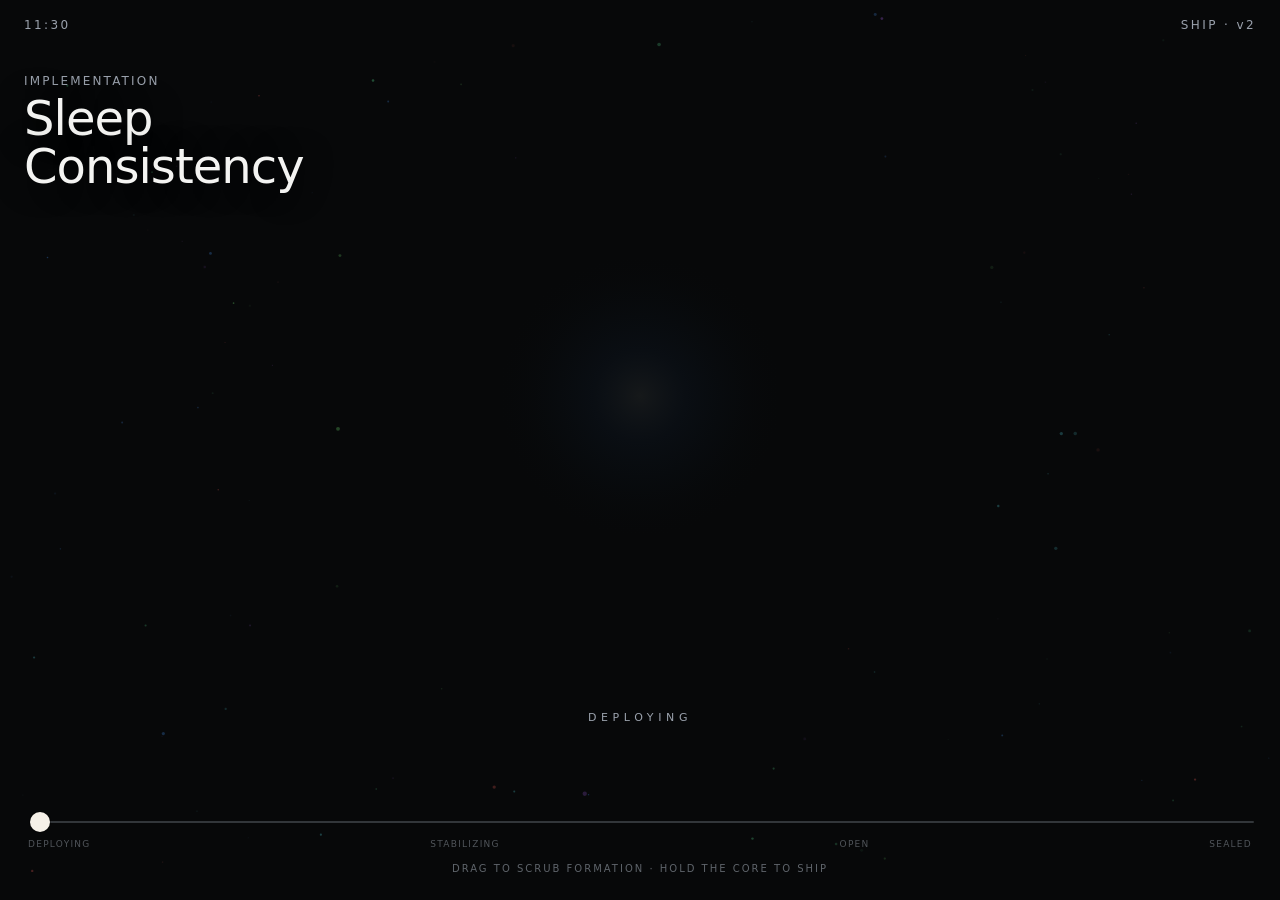
==== commit 3b31a392: "Energy core: dark faceted containment cage Add an Anomaly-Core-style structure: a dark icosahedron c" ====
--- a/concept/monolith-fluid.html
+++ b/concept/monolith-fluid.html
@@ -52,9 +52,21 @@
 const flash=document.getElementById('flash'), stateEl=document.getElementById('state'),
       slider=document.getElementById('slider');
 
-let CW,CH,cx,cy,R,dpr,P=[],arcs=[],cubeV=[],cubeE=[];
+let CW,CH,cx,cy,R,dpr,P=[],arcs=[],cageV=[],cageE=[],octaV=[],octaE=[];
 // jagged energy palette: blues, greens, reds (+ cyan/violet accents)
 const PAL=[[64,150,255],[80,225,235],[88,235,150],[255,92,84],[180,96,255],[120,255,120]];
+
+// connect a vertex set into edges by nearest-neighbour distance
+function buildEdges(V){
+  let min=Infinity;
+  for(let i=0;i<V.length;i++)for(let j=i+1;j<V.length;j++){
+    const d=Math.hypot(V[i][0]-V[j][0],V[i][1]-V[j][1],V[i][2]-V[j][2]); if(d<min)min=d;}
+  const E=[];
+  for(let i=0;i<V.length;i++)for(let j=i+1;j<V.length;j++){
+    const d=Math.hypot(V[i][0]-V[j][0],V[i][1]-V[j][1],V[i][2]-V[j][2]); if(d<min*1.08)E.push([i,j]);}
+  return E;
+}
+const norm=v=>{const l=Math.hypot(v[0],v[1],v[2]);return [v[0]/l,v[1]/l,v[2]/l];};
 
 function rot(x,y,z,ax,ay){
   const cz=Math.cos(ay),sz=Math.sin(ay), x1=x*cz+z*sz, z1=-x*sz+z*cz;
@@ -75,9 +87,14 @@
     P.push({ux,uy,uz, cx0:cx+Math.cos(a)*rad, cy0:cy+Math.sin(a)*rad,
       col:PAL[(Math.random()*PAL.length)|0], sz:rnd(0.8,2.0), ph:rnd(0,TAU), sp:rnd(.5,1.5)});
   }
-  // arcane core: a cube (8 verts, 12 edges)
-  cubeV=[[-1,-1,-1],[1,-1,-1],[1,1,-1],[-1,1,-1],[-1,-1,1],[1,-1,1],[1,1,1],[-1,1,1]];
-  cubeE=[[0,1],[1,2],[2,3],[3,0],[4,5],[5,6],[6,7],[7,4],[0,4],[1,5],[2,6],[3,7]];
+  // outer containment cage: icosahedron (12 verts, 30 edges), faceted shell
+  const ph=(1+Math.sqrt(5))/2;
+  cageV=[[0,1,ph],[0,1,-ph],[0,-1,ph],[0,-1,-ph],[1,ph,0],[1,-ph,0],
+         [-1,ph,0],[-1,-ph,0],[ph,0,1],[ph,0,-1],[-ph,0,1],[-ph,0,-1]].map(norm);
+  cageE=buildEdges(cageV);
+  // inner nucleus: octahedron (6 verts), the bright contained heart
+  octaV=[[1,0,0],[-1,0,0],[0,1,0],[0,-1,0],[0,0,1],[0,0,-1]].map(norm);
+  octaE=buildEdges(octaV);
   arcs=[];
 }
 addEventListener('resize',setup);
@@ -140,26 +157,36 @@
     D.lineTo(ar.x2,ar.y2); D.stroke();
   }
 
-  // 4) arcane cube core — the understandable final form; emerges as it seals
-  const ca=clamp((t-0.45)/0.55,0,1)*(0.55+0.45*b);
-  if(ca>0.01){
-    const cs=R*0.5, pts=cubeV.map(v=>project([v[0]*cs/R,v[1]*cs/R,v[2]*cs/R],ax,ay,R));
-    // edges (faint wide glow + bright thin)
-    for(const pass of [[3.2,0.18],[1.3,0.9]]){
-      D.lineWidth=pass[0]; D.strokeStyle=`rgba(190,240,255,${ca*pass[1]})`;
-      D.beginPath();
-      for(const [a0,a1] of cubeE){D.moveTo(pts[a0].x,pts[a0].y);D.lineTo(pts[a1].x,pts[a1].y);}
-      D.stroke();
+  // 4) inner nucleus (octahedron) — bright contained heart, additive
+  const na=clamp((t-0.4)/0.6,0,1)*(0.6+0.4*b);
+  if(na>0.01){
+    const nr=R*0.34, np=octaV.map(v=>project(v,ax,ay,nr));
+    D.lineWidth=1.4; D.strokeStyle=`rgba(210,245,255,${na})`;
+    D.beginPath(); for(const [a0,a1] of octaE){D.moveTo(np[a0].x,np[a0].y);D.lineTo(np[a1].x,np[a1].y);} D.stroke();
+    const hc=D.createRadialGradient(cx,cy,0,cx,cy,nr*1.7);
+    hc.addColorStop(0,`rgba(255,255,255,${na*0.85})`); hc.addColorStop(1,'rgba(120,200,255,0)');
+    D.fillStyle=hc; D.beginPath(); D.arc(cx,cy,nr*1.7,0,TAU); D.fill();
+  }
+
+  D.globalCompositeOperation='source-over';
+
+  // 5) outer containment cage (dark faceted metal) — closes around the energy as it seals
+  const cageA=clamp((t-0.22)/0.6,0,1);
+  if(cageA>0.01){
+    const cageR=lerp(R*2.5,R*1.2,e);
+    const cp=cageV.map(v=>project(v,ax*0.82,ay*0.82,cageR));
+    const order=cageE.map(ed=>({ed,z:(cp[ed[0]].z+cp[ed[1]].z)/2})).sort((u,v)=>u.z-v.z);
+    for(const {ed} of order){
+      const p0=cp[ed[0]], p1=cp[ed[1]], depth=((cp[ed[0]].z+cp[ed[1]].z)/2+1)/2, av=cageA*(0.3+0.7*depth);
+      D.lineWidth=3.4*p0.persp; D.strokeStyle=`rgba(11,15,21,${Math.min(1,av+0.25)})`;   // dark strut
+      D.beginPath(); D.moveTo(p0.x,p0.y); D.lineTo(p1.x,p1.y); D.stroke();
+      D.lineWidth=1.2; D.strokeStyle=`rgba(120,180,235,${av*0.75})`;                      // emissive rim
+      D.beginPath(); D.moveTo(p0.x,p0.y); D.lineTo(p1.x,p1.y); D.stroke();
     }
-    // vertices
-    for(const p of pts){D.fillStyle=`rgba(225,250,255,${ca})`;D.beginPath();D.arc(p.x,p.y,1.8,0,TAU);D.fill();}
-    // hot centre
-    const hc=D.createRadialGradient(cx,cy,0,cx,cy,R*0.5);
-    hc.addColorStop(0,`rgba(255,255,255,${ca*0.8})`); hc.addColorStop(1,'rgba(120,200,255,0)');
-    D.fillStyle=hc; D.beginPath(); D.arc(cx,cy,R*0.5,0,TAU); D.fill();
-  }
-
-  D.globalCompositeOperation='source-over';
+    for(const p of cp){const depth=(p.z+1)/2;
+      D.fillStyle=`rgba(18,23,31,${Math.min(1,cageA+0.2)})`; D.beginPath(); D.arc(p.x,p.y,3.4*p.persp,0,TAU); D.fill();
+      D.fillStyle=`rgba(150,205,255,${cageA*(0.3+0.5*depth)})`; D.beginPath(); D.arc(p.x,p.y,1.5*p.persp,0,TAU); D.fill();}
+  }
 }
 
 /* radial hold-dial */
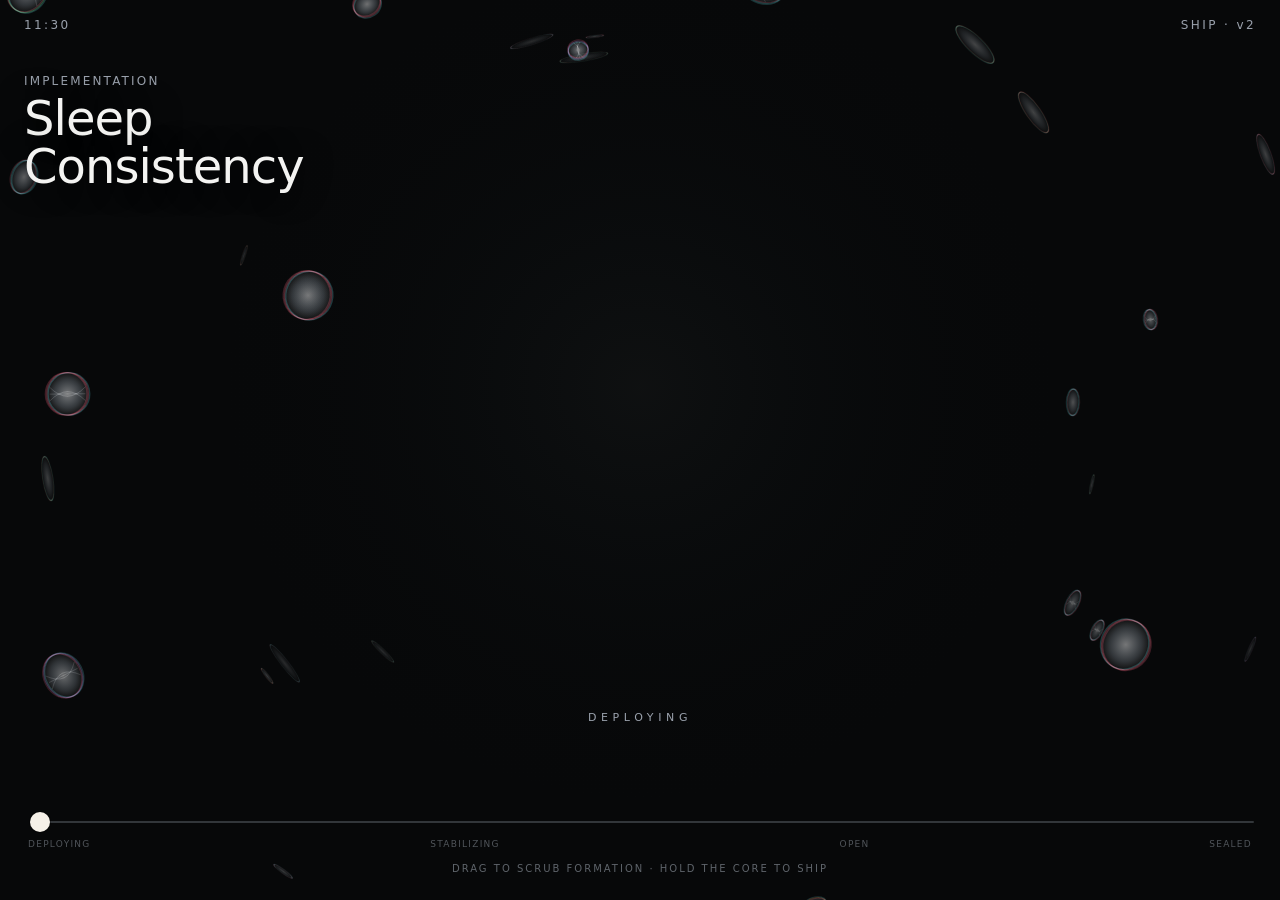
==== commit ee627dd0: "Anomaly Core: perforated iridescent glowing sphere Rebuild the core to match the reference: a dark s" ====
--- a/concept/monolith-fluid.html
+++ b/concept/monolith-fluid.html
@@ -5,7 +5,7 @@
 <meta name="viewport" content="width=device-width, initial-scale=1.0, maximum-scale=1.0, user-scalable=no, viewport-fit=cover" />
 <meta name="theme-color" content="#070809" />
 <meta name="apple-mobile-web-app-capable" content="yes" />
-<title>Monolith — Energy Core</title>
+<title>Monolith — Anomaly Core</title>
 <style>
 :root{--bg:#070809;--primary:#F4F4F2;--secondary:#9AA1AC;--accent:#F5F0E8;
   --font:-apple-system,"SF Pro Display","Inter","Helvetica Neue",system-ui,sans-serif;}
@@ -28,7 +28,7 @@
 .slider::-webkit-slider-thumb{-webkit-appearance:none;width:20px;height:20px;border-radius:50%;background:var(--accent);box-shadow:0 0 0 1px rgba(0,0,0,.3);}
 .scaleline{display:flex;justify-content:space-between;font-size:9px;letter-spacing:.14em;text-transform:uppercase;color:rgba(154,161,172,.5);}
 .hint{font-size:10px;letter-spacing:.2em;text-transform:uppercase;color:rgba(154,161,172,.6);text-align:center;}
-.seal-flash{position:fixed;inset:0;background:#bfe9ff;z-index:9;opacity:0;pointer-events:none;transition:opacity .12s;mix-blend-mode:screen;}
+.seal-flash{position:fixed;inset:0;background:#eafff6;z-index:9;opacity:0;pointer-events:none;transition:opacity .12s;mix-blend-mode:screen;}
 </style>
 </head>
 <body>
@@ -52,21 +52,9 @@
 const flash=document.getElementById('flash'), stateEl=document.getElementById('state'),
       slider=document.getElementById('slider');
 
-let CW,CH,cx,cy,R,dpr,P=[],arcs=[],cageV=[],cageE=[],octaV=[],octaE=[];
-// jagged energy palette: blues, greens, reds (+ cyan/violet accents)
-const PAL=[[64,150,255],[80,225,235],[88,235,150],[255,92,84],[180,96,255],[120,255,120]];
-
-// connect a vertex set into edges by nearest-neighbour distance
-function buildEdges(V){
-  let min=Infinity;
-  for(let i=0;i<V.length;i++)for(let j=i+1;j<V.length;j++){
-    const d=Math.hypot(V[i][0]-V[j][0],V[i][1]-V[j][1],V[i][2]-V[j][2]); if(d<min)min=d;}
-  const E=[];
-  for(let i=0;i<V.length;i++)for(let j=i+1;j<V.length;j++){
-    const d=Math.hypot(V[i][0]-V[j][0],V[i][1]-V[j][1],V[i][2]-V[j][2]); if(d<min*1.08)E.push([i,j]);}
-  return E;
-}
-const norm=v=>{const l=Math.hypot(v[0],v[1],v[2]);return [v[0]/l,v[1]/l,v[2]/l];};
+let CW,CH,cx,cy,R,dpr,cells=[],tendrils=[];
+// iridescent rim hues
+const HUES=[[255,95,120],[95,230,235],[120,255,150],[225,225,255],[200,150,255],[255,170,90]];
 
 function rot(x,y,z,ax,ay){
   const cz=Math.cos(ay),sz=Math.sin(ay), x1=x*cz+z*sz, z1=-x*sz+z*cz;
@@ -77,126 +65,132 @@
   dpr=Math.min(2,window.devicePixelRatio||1);
   CW=window.innerWidth; CH=window.innerHeight;
   disp.width=CW*dpr; disp.height=CH*dpr; D.setTransform(dpr,0,0,dpr,0,0);
-  cx=CW*0.5; cy=CH*0.44; R=Math.min(CW,CH)*0.18;
-  P=[];
-  for(let i=0;i<240;i++){
-    // point in a spherical shell (unit vector * magnitude)
-    const th=rnd(0,TAU), ph=Math.acos(rnd(-1,1)), m=rnd(0.62,1.02);
-    const ux=Math.sin(ph)*Math.cos(th)*m, uy=Math.cos(ph)*m, uz=Math.sin(ph)*Math.sin(th)*m;
+  cx=CW*0.5; cy=CH*0.43; R=Math.min(CW,CH)*0.19;
+
+  // cells distributed on a sphere (Fibonacci), each a glowing hole in the shell
+  cells=[]; const N=104, GA=Math.PI*(3-Math.sqrt(5));
+  for(let i=0;i<N;i++){
+    const y=1-(i/(N-1))*2, rr=Math.sqrt(Math.max(0,1-y*y)), th=i*GA;
+    const u=[Math.cos(th)*rr, y, Math.sin(th)*rr];
     const a=rnd(0,TAU), rad=rnd(CW*0.25,CW*0.8);
-    P.push({ux,uy,uz, cx0:cx+Math.cos(a)*rad, cy0:cy+Math.sin(a)*rad,
-      col:PAL[(Math.random()*PAL.length)|0], sz:rnd(0.8,2.0), ph:rnd(0,TAU), sp:rnd(.5,1.5)});
-  }
-  // outer containment cage: icosahedron (12 verts, 30 edges), faceted shell
-  const ph=(1+Math.sqrt(5))/2;
-  cageV=[[0,1,ph],[0,1,-ph],[0,-1,ph],[0,-1,-ph],[1,ph,0],[1,-ph,0],
-         [-1,ph,0],[-1,-ph,0],[ph,0,1],[ph,0,-1],[-ph,0,1],[-ph,0,-1]].map(norm);
-  cageE=buildEdges(cageV);
-  // inner nucleus: octahedron (6 verts), the bright contained heart
-  octaV=[[1,0,0],[-1,0,0],[0,1,0],[0,-1,0],[0,0,1],[0,0,-1]].map(norm);
-  octaE=buildEdges(octaV);
-  arcs=[];
+    cells.push({u, size:rnd(0.05,0.15), hue:HUES[(Math.random()*HUES.length)|0],
+      strands:Math.random()<0.5, spike:Math.random()<0.55?rnd(0.14,0.42):0,
+      cx0:cx+Math.cos(a)*rad, cy0:cy+Math.sin(a)*rad, ph:rnd(0,TAU), sp:rnd(.6,1.3)});
+  }
+  // dendritic tendrils crawling off the shell (the "anomaly spread")
+  tendrils=[];
+  const add=(p,q)=>[p[0]+q[0],p[1]+q[1],p[2]+q[2]];
+  const sc=(p,s)=>[p[0]*s,p[1]*s,p[2]*s];
+  const jit=(d,s)=>{const j=[d[0]+rnd(-s,s),d[1]+rnd(-s,s),d[2]+rnd(-s,s)];
+    const l=Math.hypot(...j)||1;return [j[0]/l,j[1]/l,j[2]/l];};
+  function branch(start,dir,len,depth){
+    if(depth<=0||len<0.05) return;
+    const d2=jit(dir,0.28), end=add(start,sc(d2,len));
+    tendrils.push([start,end,depth]);
+    const n=depth>1?2:1;
+    for(let k=0;k<n;k++) branch(end,d2,len*0.62,depth-1);
+  }
+  for(let r=0;r<6;r++){
+    const a=rnd(0,TAU), ph=Math.acos(rnd(-0.4,0.9));
+    const u=[Math.sin(ph)*Math.cos(a),Math.cos(ph),Math.sin(ph)*Math.sin(a)];
+    branch(u, u, 0.55, 4);
+  }
 }
 addEventListener('resize',setup);
 
-function project(u,ax,ay,scale){
-  const [X,Y,Z]=rot(u[0],u[1],u[2],ax,ay);
-  const persp=1/(1.7-Z*0.5);
-  return {x:cx+X*scale*persp, y:cy+Y*scale*persp, z:Z, persp};
-}
-
 function drawEnergy(t,time){
-  const e=easeIO(t), b=0.5+0.5*Math.sin(time*0.00075);  // slow breath
-  const ax=time*0.00026, ay=time*0.00041;
+  const e=easeIO(t), b=0.5+0.5*Math.sin(time*0.00075);
+  const ax=time*0.00020, ay=time*0.00032;
   D.clearRect(0,0,CW,CH);
   D.fillStyle='#070809'; D.fillRect(0,0,CW,CH);
+
+  // luminous bloom behind the core (echoes the bright haze in the reference)
+  const bi=(0.12+0.7*t)*(0.82+0.18*b);
+  const bg=D.createRadialGradient(cx,cy,0,cx,cy,R*2.6);
+  bg.addColorStop(0,`rgba(228,248,240,${0.30*bi})`);
+  bg.addColorStop(.4,`rgba(150,200,210,${0.12*bi})`);
+  bg.addColorStop(1,'rgba(0,0,0,0)');
+  D.fillStyle=bg; D.beginPath(); D.arc(cx,cy,R*2.6,0,TAU); D.fill();
+
+  // dendritic tendrils (behind shell), grow with t
+  if(t>0.45){
+    const ta=clamp((t-0.45)/0.55,0,1);
+    D.lineWidth=1;
+    for(const [s,en,depth] of tendrils){
+      const ps=rot(s[0],s[1],s[2],ax,ay), pe=rot(en[0],en[1],en[2],ax,ay);
+      const x1=cx+ps[0]*R, y1=cy+ps[1]*R, x2=cx+pe[0]*R, y2=cy+pe[1]*R;
+      const dep=(((ps[2]+pe[2])/2)+1)/2;
+      D.strokeStyle=`rgba(200,235,235,${ta*(0.12+0.18*dep)/depth})`;
+      D.beginPath(); D.moveTo(x1,y1); D.lineTo(x2,y2); D.stroke();
+    }
+  }
+
+  // dark shell base (shaded, lit from upper-left)
+  const shellA=clamp((t-0.15)/0.6,0,1);
+  if(shellA>0.02){
+    const sg=D.createRadialGradient(cx-R*0.35,cy-R*0.4,R*0.1,cx,cy,R*1.05);
+    sg.addColorStop(0,`rgba(58,44,66,${shellA})`);
+    sg.addColorStop(.6,`rgba(28,22,34,${shellA})`);
+    sg.addColorStop(1,`rgba(10,9,14,${shellA})`);
+    D.fillStyle=sg; D.beginPath(); D.arc(cx,cy,R*1.02,0,TAU); D.fill();
+  }
+
+  // spikes (sea-urchin) on the silhouette — drawn before cells
+  D.globalCompositeOperation='source-over';
+  for(const c of cells){
+    if(!c.spike) continue;
+    const u=rot(c.u[0],c.u[1],c.u[2],ax,ay);
+    if(u[2]>0.4) continue;                      // only rim/side spikes show
+    const bx=cx+u[0]*R, by=cy+u[1]*R, L=c.spike*R*e;
+    const tx=cx+u[0]*(R+L), ty=cy+u[1]*(R+L);
+    D.strokeStyle=`rgba(40,46,58,${shellA*0.9})`; D.lineWidth=2.2;
+    D.beginPath(); D.moveTo(bx,by); D.lineTo(tx,ty); D.stroke();
+    D.fillStyle=`rgba(210,235,240,${shellA*0.5})`; D.beginPath(); D.arc(tx,ty,1.1,0,TAU); D.fill();
+  }
+
+  // glowing cells (holes), additive, depth-sorted front
   D.globalCompositeOperation='lighter';
-
-  // 1) core glow — intensifies & breathes as it seals
-  const gi=(0.10+0.9*t)*(0.82+0.18*b);
-  const cr=R*(0.9+0.12*b)*lerp(0.5,1,t);
-  const cg=D.createRadialGradient(cx,cy,0,cx,cy,cr*1.8);
-  cg.addColorStop(0,`rgba(220,245,255,${0.7*gi})`);
-  cg.addColorStop(.32,`rgba(70,150,255,${0.4*gi})`);
-  cg.addColorStop(.7,`rgba(40,120,200,${0.12*gi})`);
-  cg.addColorStop(1,'rgba(0,0,0,0)');
-  D.fillStyle=cg; D.beginPath(); D.arc(cx,cy,cr*1.8,0,TAU); D.fill();
-
-  // 2) energy particles: chaos -> spherical shell, swirling
-  const jit=(1-e)*R*0.9;
-  for(const p of P){
-    const s=project([p.ux,p.uy,p.uz],ax,ay,R);
-    const tx=lerp(p.cx0,s.x,e)+Math.sin(time*0.003*p.sp+p.ph)*jit*0.4;
-    const ty=lerp(p.cy0,s.y,e)+Math.cos(time*0.0026*p.sp+p.ph)*jit*0.4;
-    const depth=(s.z+1)/2;                     // 0 back .. 1 front
-    const fl=0.6+0.4*Math.sin(time*0.012*p.sp+p.ph);   // energetic twinkle
-    const a=(0.25+0.6*depth)*fl*(0.4+0.6*t);
-    const rr=p.sz*(0.7+0.7*depth)*s.persp;
-    D.fillStyle=`rgba(${p.col[0]},${p.col[1]},${p.col[2]},${a})`;
-    D.beginPath(); D.arc(tx,ty,rr,0,TAU); D.fill();
-  }
-
-  // 3) jagged arcs (lightning) — more frequent as it coheres
-  if(Math.random()<lerp(0.02,0.22,t) && arcs.length<7){
-    const A=P[(Math.random()*P.length)|0], Bb=P[(Math.random()*P.length)|0];
-    const pa=project([A.ux,A.uy,A.uz],ax,ay,R), pb=project([Bb.ux,Bb.uy,Bb.uz],ax,ay,R);
-    arcs.push({x1:pa.x,y1:pa.y,x2:pb.x,y2:pb.y,col:PAL[(Math.random()*PAL.length)|0],born:time,life:rnd(120,240),seed:Math.random()*99});
-  }
-  for(let i=arcs.length-1;i>=0;i--){
-    const ar=arcs[i], age=(time-ar.born)/ar.life;
-    if(age>=1){arcs.splice(i,1);continue;}
-    const al=(1-age)*0.9;
-    const dx=ar.x2-ar.x1, dy=ar.y2-ar.y1, segs=6;
-    D.strokeStyle=`rgba(${ar.col[0]},${ar.col[1]},${ar.col[2]},${al})`;
-    D.lineWidth=1.4;
-    D.beginPath(); D.moveTo(ar.x1,ar.y1);
-    for(let k=1;k<segs;k++){
-      const f=k/segs, jx=-dy, jy=dx, n=Math.sin(ar.seed+k*1.7+time*0.02)*((1-Math.abs(f-0.5)*2))*0.18;
-      D.lineTo(ar.x1+dx*f+jx*n, ar.y1+dy*f+jy*n);
+  const proj=cells.map(c=>{const u=rot(c.u[0],c.u[1],c.u[2],ax,ay);return {c,u};})
+                  .sort((a,bb)=>a.u[2]-bb.u[2]);
+  for(const {c,u} of proj){
+    if(u[2]<-0.15) continue;                    // hidden on the far side
+    const sx=lerp(c.cx0, cx+u[0]*R, e), sy=lerp(c.cy0, cy+u[1]*R, e);
+    const ang=Math.atan2(sy-cy, sx-cx);
+    const minor=clamp(Math.abs(u[2]),0.16,1);   // foreshorten toward silhouette
+    const cellR=c.size*R*(0.9+0.2*b);
+    const bright=(0.30+0.7*clamp(u[2],0,1))*(0.45+0.55*t);
+    D.save(); D.translate(sx,sy); D.rotate(ang); D.scale(minor,1);
+    const g=D.createRadialGradient(0,0,0,0,0,cellR);
+    g.addColorStop(0,`rgba(255,255,255,${bright})`);
+    g.addColorStop(.62,`rgba(225,240,255,${bright*0.45})`);
+    g.addColorStop(1,'rgba(255,255,255,0)');
+    D.fillStyle=g; D.beginPath(); D.arc(0,0,cellR,0,TAU); D.fill();
+    // iridescent chromatic rim
+    D.lineWidth=1.3;
+    D.strokeStyle=`rgba(255,90,120,${bright*0.5})`; D.beginPath(); D.arc(1.4,0,cellR*0.94,0,TAU); D.stroke();
+    D.strokeStyle=`rgba(90,225,235,${bright*0.5})`; D.beginPath(); D.arc(-1.4,0,cellR*0.94,0,TAU); D.stroke();
+    D.strokeStyle=`rgba(${c.hue[0]},${c.hue[1]},${c.hue[2]},${bright*0.6})`;
+    D.beginPath(); D.arc(0,0,cellR*0.94,0,TAU); D.stroke();
+    // web strands inside the larger front cells
+    if(c.strands && u[2]>0.45){
+      D.strokeStyle=`rgba(255,255,255,${bright*0.35})`; D.lineWidth=0.8;
+      for(let k=-1;k<=1;k++){D.beginPath();
+        D.moveTo(-cellR*0.8,k*cellR*0.3);
+        D.quadraticCurveTo(0,-k*cellR*0.5, cellR*0.8,k*cellR*0.3); D.stroke();}
     }
-    D.lineTo(ar.x2,ar.y2); D.stroke();
-  }
-
-  // 4) inner nucleus (octahedron) — bright contained heart, additive
-  const na=clamp((t-0.4)/0.6,0,1)*(0.6+0.4*b);
-  if(na>0.01){
-    const nr=R*0.34, np=octaV.map(v=>project(v,ax,ay,nr));
-    D.lineWidth=1.4; D.strokeStyle=`rgba(210,245,255,${na})`;
-    D.beginPath(); for(const [a0,a1] of octaE){D.moveTo(np[a0].x,np[a0].y);D.lineTo(np[a1].x,np[a1].y);} D.stroke();
-    const hc=D.createRadialGradient(cx,cy,0,cx,cy,nr*1.7);
-    hc.addColorStop(0,`rgba(255,255,255,${na*0.85})`); hc.addColorStop(1,'rgba(120,200,255,0)');
-    D.fillStyle=hc; D.beginPath(); D.arc(cx,cy,nr*1.7,0,TAU); D.fill();
-  }
-
+    D.restore();
+  }
   D.globalCompositeOperation='source-over';
-
-  // 5) outer containment cage (dark faceted metal) — closes around the energy as it seals
-  const cageA=clamp((t-0.22)/0.6,0,1);
-  if(cageA>0.01){
-    const cageR=lerp(R*2.5,R*1.2,e);
-    const cp=cageV.map(v=>project(v,ax*0.82,ay*0.82,cageR));
-    const order=cageE.map(ed=>({ed,z:(cp[ed[0]].z+cp[ed[1]].z)/2})).sort((u,v)=>u.z-v.z);
-    for(const {ed} of order){
-      const p0=cp[ed[0]], p1=cp[ed[1]], depth=((cp[ed[0]].z+cp[ed[1]].z)/2+1)/2, av=cageA*(0.3+0.7*depth);
-      D.lineWidth=3.4*p0.persp; D.strokeStyle=`rgba(11,15,21,${Math.min(1,av+0.25)})`;   // dark strut
-      D.beginPath(); D.moveTo(p0.x,p0.y); D.lineTo(p1.x,p1.y); D.stroke();
-      D.lineWidth=1.2; D.strokeStyle=`rgba(120,180,235,${av*0.75})`;                      // emissive rim
-      D.beginPath(); D.moveTo(p0.x,p0.y); D.lineTo(p1.x,p1.y); D.stroke();
-    }
-    for(const p of cp){const depth=(p.z+1)/2;
-      D.fillStyle=`rgba(18,23,31,${Math.min(1,cageA+0.2)})`; D.beginPath(); D.arc(p.x,p.y,3.4*p.persp,0,TAU); D.fill();
-      D.fillStyle=`rgba(150,205,255,${cageA*(0.3+0.5*depth)})`; D.beginPath(); D.arc(p.x,p.y,1.5*p.persp,0,TAU); D.fill();}
-  }
 }
 
 /* radial hold-dial */
 function drawDial(k){
   if(k<=0) return;
-  const axx=cx, ayy=cy+R+CH*0.16, Rd=44, A0=Math.PI*0.75, A1=Math.PI*2.25;
+  const axx=cx, ayy=cy+R+CH*0.15, Rd=44, A0=Math.PI*0.75, A1=Math.PI*2.25;
   for(let i=0;i<=28;i++){const a=lerp(A0,A1,i/28), on=i/28<=k,
     r1=Rd+(i%7===0?9:5), x1=axx+Math.cos(a)*Rd, y1=ayy+Math.sin(a)*Rd,
     x2=axx+Math.cos(a)*r1, y2=ayy+Math.sin(a)*r1;
-    D.strokeStyle=on?'rgba(190,240,255,.9)':'rgba(154,161,172,.28)'; D.lineWidth=1.4;
+    D.strokeStyle=on?'rgba(210,250,240,.9)':'rgba(154,161,172,.28)'; D.lineWidth=1.4;
     D.beginPath();D.moveTo(x1,y1);D.lineTo(x2,y2);D.stroke();}
   const ka=lerp(A0,A1,k), kx=axx+Math.cos(ka)*Rd, ky=ayy+Math.sin(ka)*Rd;
   D.fillStyle='#fff';D.beginPath();D.arc(kx,ky,7,0,TAU);D.fill();
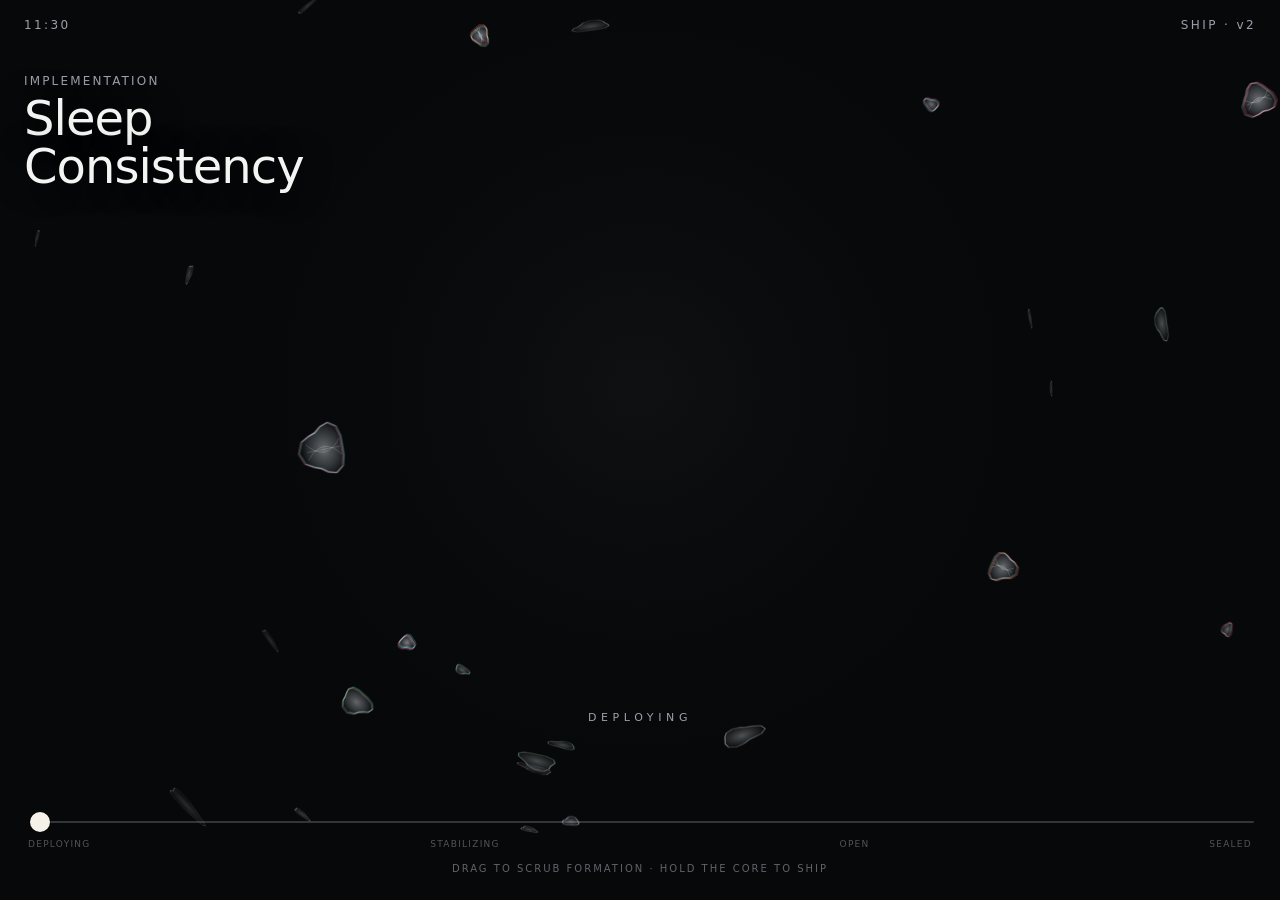
==== commit 12d055f8: "Anomaly Core: make it organic Lumpy undulating shell (irregular silhouette + per-direction radius th" ====
--- a/concept/monolith-fluid.html
+++ b/concept/monolith-fluid.html
@@ -61,6 +61,21 @@
   const cxx=Math.cos(ax),sxx=Math.sin(ax), y1=y*cxx-z1*sxx, z2=y*sxx+z1*cxx;
   return [x1,y1,z2];
 }
+// organic, slowly-undulating radius per body direction -> lumpy living shell
+function rho(u,time){
+  return 1 + 0.13*Math.sin(u[0]*2.1+time*0.0004)
+           + 0.10*Math.sin(u[1]*1.7-time*0.0005+1.3)
+           + 0.09*Math.sin(u[2]*2.3+time*0.00035+2.1);
+}
+// wobbly membrane outline instead of a clean ellipse
+function blobPath(c,rad,ph,sp,time){
+  c.beginPath();
+  const M=16;
+  for(let i=0;i<=M;i++){const a=i/M*TAU,
+    rr=rad*(1+0.17*Math.sin(3*a+ph)+0.10*Math.sin(2*a-time*0.001*sp+ph*1.6));
+    const x=Math.cos(a)*rr, y=Math.sin(a)*rr; i?c.lineTo(x,y):c.moveTo(x,y);}
+  c.closePath();
+}
 function setup(){
   dpr=Math.min(2,window.devicePixelRatio||1);
   CW=window.innerWidth; CH=window.innerHeight;
@@ -68,12 +83,12 @@
   cx=CW*0.5; cy=CH*0.43; R=Math.min(CW,CH)*0.19;
 
   // cells distributed on a sphere (Fibonacci), each a glowing hole in the shell
-  cells=[]; const N=104, GA=Math.PI*(3-Math.sqrt(5));
+  cells=[]; const N=122, GA=Math.PI*(3-Math.sqrt(5));
   for(let i=0;i<N;i++){
     const y=1-(i/(N-1))*2, rr=Math.sqrt(Math.max(0,1-y*y)), th=i*GA;
     const u=[Math.cos(th)*rr, y, Math.sin(th)*rr];
     const a=rnd(0,TAU), rad=rnd(CW*0.25,CW*0.8);
-    cells.push({u, size:rnd(0.05,0.15), hue:HUES[(Math.random()*HUES.length)|0],
+    cells.push({u, size:0.04+0.12*Math.pow(Math.random(),1.7), hue:HUES[(Math.random()*HUES.length)|0],
       strands:Math.random()<0.5, spike:Math.random()<0.55?rnd(0.14,0.42):0,
       cx0:cx+Math.cos(a)*rad, cy0:cy+Math.sin(a)*rad, ph:rnd(0,TAU), sp:rnd(.6,1.3)});
   }
@@ -132,7 +147,12 @@
     sg.addColorStop(0,`rgba(58,44,66,${shellA})`);
     sg.addColorStop(.6,`rgba(28,22,34,${shellA})`);
     sg.addColorStop(1,`rgba(10,9,14,${shellA})`);
-    D.fillStyle=sg; D.beginPath(); D.arc(cx,cy,R*1.02,0,TAU); D.fill();
+    D.fillStyle=sg; D.beginPath();
+    const M=44;
+    for(let i=0;i<=M;i++){const a=i/M*TAU,
+      rad=R*(1.0+0.07*Math.sin(3*a+time*0.0004)+0.05*Math.sin(5*a-time*0.0005+1.1));
+      const x=cx+Math.cos(a)*rad, y=cy+Math.sin(a)*rad; i?D.lineTo(x,y):D.moveTo(x,y);}
+    D.closePath(); D.fill();
   }
 
   // spikes (sea-urchin) on the silhouette — drawn before cells
@@ -141,8 +161,9 @@
     if(!c.spike) continue;
     const u=rot(c.u[0],c.u[1],c.u[2],ax,ay);
     if(u[2]>0.4) continue;                      // only rim/side spikes show
-    const bx=cx+u[0]*R, by=cy+u[1]*R, L=c.spike*R*e;
-    const tx=cx+u[0]*(R+L), ty=cy+u[1]*(R+L);
+    const RR=R*rho(c.u,time), L=c.spike*R*e;
+    const bx=cx+u[0]*RR, by=cy+u[1]*RR;
+    const tx=cx+u[0]*(RR+L), ty=cy+u[1]*(RR+L);
     D.strokeStyle=`rgba(40,46,58,${shellA*0.9})`; D.lineWidth=2.2;
     D.beginPath(); D.moveTo(bx,by); D.lineTo(tx,ty); D.stroke();
     D.fillStyle=`rgba(210,235,240,${shellA*0.5})`; D.beginPath(); D.arc(tx,ty,1.1,0,TAU); D.fill();
@@ -154,23 +175,26 @@
                   .sort((a,bb)=>a.u[2]-bb.u[2]);
   for(const {c,u} of proj){
     if(u[2]<-0.15) continue;                    // hidden on the far side
-    const sx=lerp(c.cx0, cx+u[0]*R, e), sy=lerp(c.cy0, cy+u[1]*R, e);
+    const RR=R*rho(c.u,time);
+    const sx=lerp(c.cx0, cx+u[0]*RR, e), sy=lerp(c.cy0, cy+u[1]*RR, e);
     const ang=Math.atan2(sy-cy, sx-cx);
     const minor=clamp(Math.abs(u[2]),0.16,1);   // foreshorten toward silhouette
     const cellR=c.size*R*(0.9+0.2*b);
     const bright=(0.30+0.7*clamp(u[2],0,1))*(0.45+0.55*t);
     D.save(); D.translate(sx,sy); D.rotate(ang); D.scale(minor,1);
-    const g=D.createRadialGradient(0,0,0,0,0,cellR);
+    const g=D.createRadialGradient(0,0,0,0,0,cellR*1.1);
     g.addColorStop(0,`rgba(255,255,255,${bright})`);
     g.addColorStop(.62,`rgba(225,240,255,${bright*0.45})`);
     g.addColorStop(1,'rgba(255,255,255,0)');
-    D.fillStyle=g; D.beginPath(); D.arc(0,0,cellR,0,TAU); D.fill();
-    // iridescent chromatic rim
+    blobPath(D,cellR,c.ph,c.sp,time); D.fillStyle=g; D.fill();
+    // iridescent chromatic rim (offset red/cyan + per-cell hue), on the membrane
     D.lineWidth=1.3;
-    D.strokeStyle=`rgba(255,90,120,${bright*0.5})`; D.beginPath(); D.arc(1.4,0,cellR*0.94,0,TAU); D.stroke();
-    D.strokeStyle=`rgba(90,225,235,${bright*0.5})`; D.beginPath(); D.arc(-1.4,0,cellR*0.94,0,TAU); D.stroke();
-    D.strokeStyle=`rgba(${c.hue[0]},${c.hue[1]},${c.hue[2]},${bright*0.6})`;
-    D.beginPath(); D.arc(0,0,cellR*0.94,0,TAU); D.stroke();
+    D.save(); D.translate(1.4,0); blobPath(D,cellR*0.94,c.ph,c.sp,time);
+      D.strokeStyle=`rgba(255,90,120,${bright*0.5})`; D.stroke(); D.restore();
+    D.save(); D.translate(-1.4,0); blobPath(D,cellR*0.94,c.ph,c.sp,time);
+      D.strokeStyle=`rgba(90,225,235,${bright*0.5})`; D.stroke(); D.restore();
+    blobPath(D,cellR*0.94,c.ph,c.sp,time);
+    D.strokeStyle=`rgba(${c.hue[0]},${c.hue[1]},${c.hue[2]},${bright*0.6})`; D.stroke();
     // web strands inside the larger front cells
     if(c.strands && u[2]>0.45){
       D.strokeStyle=`rgba(255,255,255,${bright*0.35})`; D.lineWidth=0.8;
